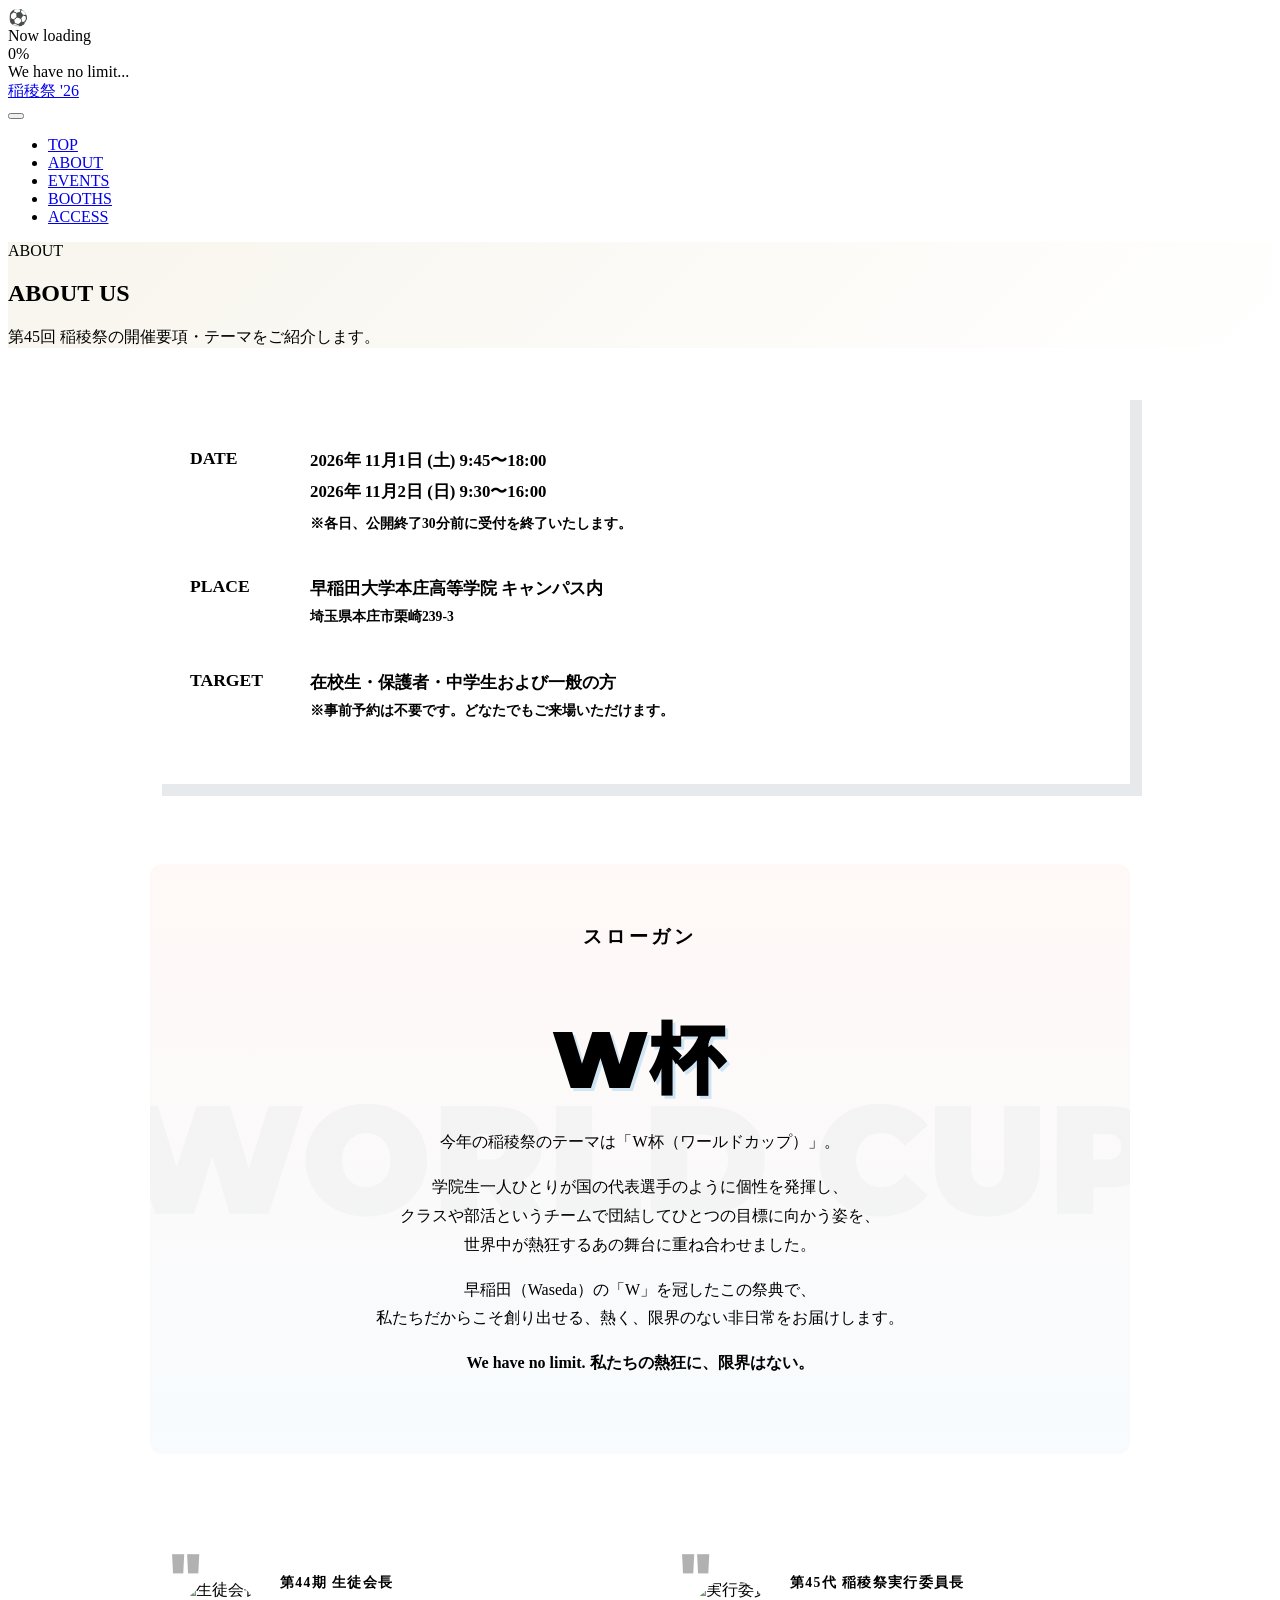
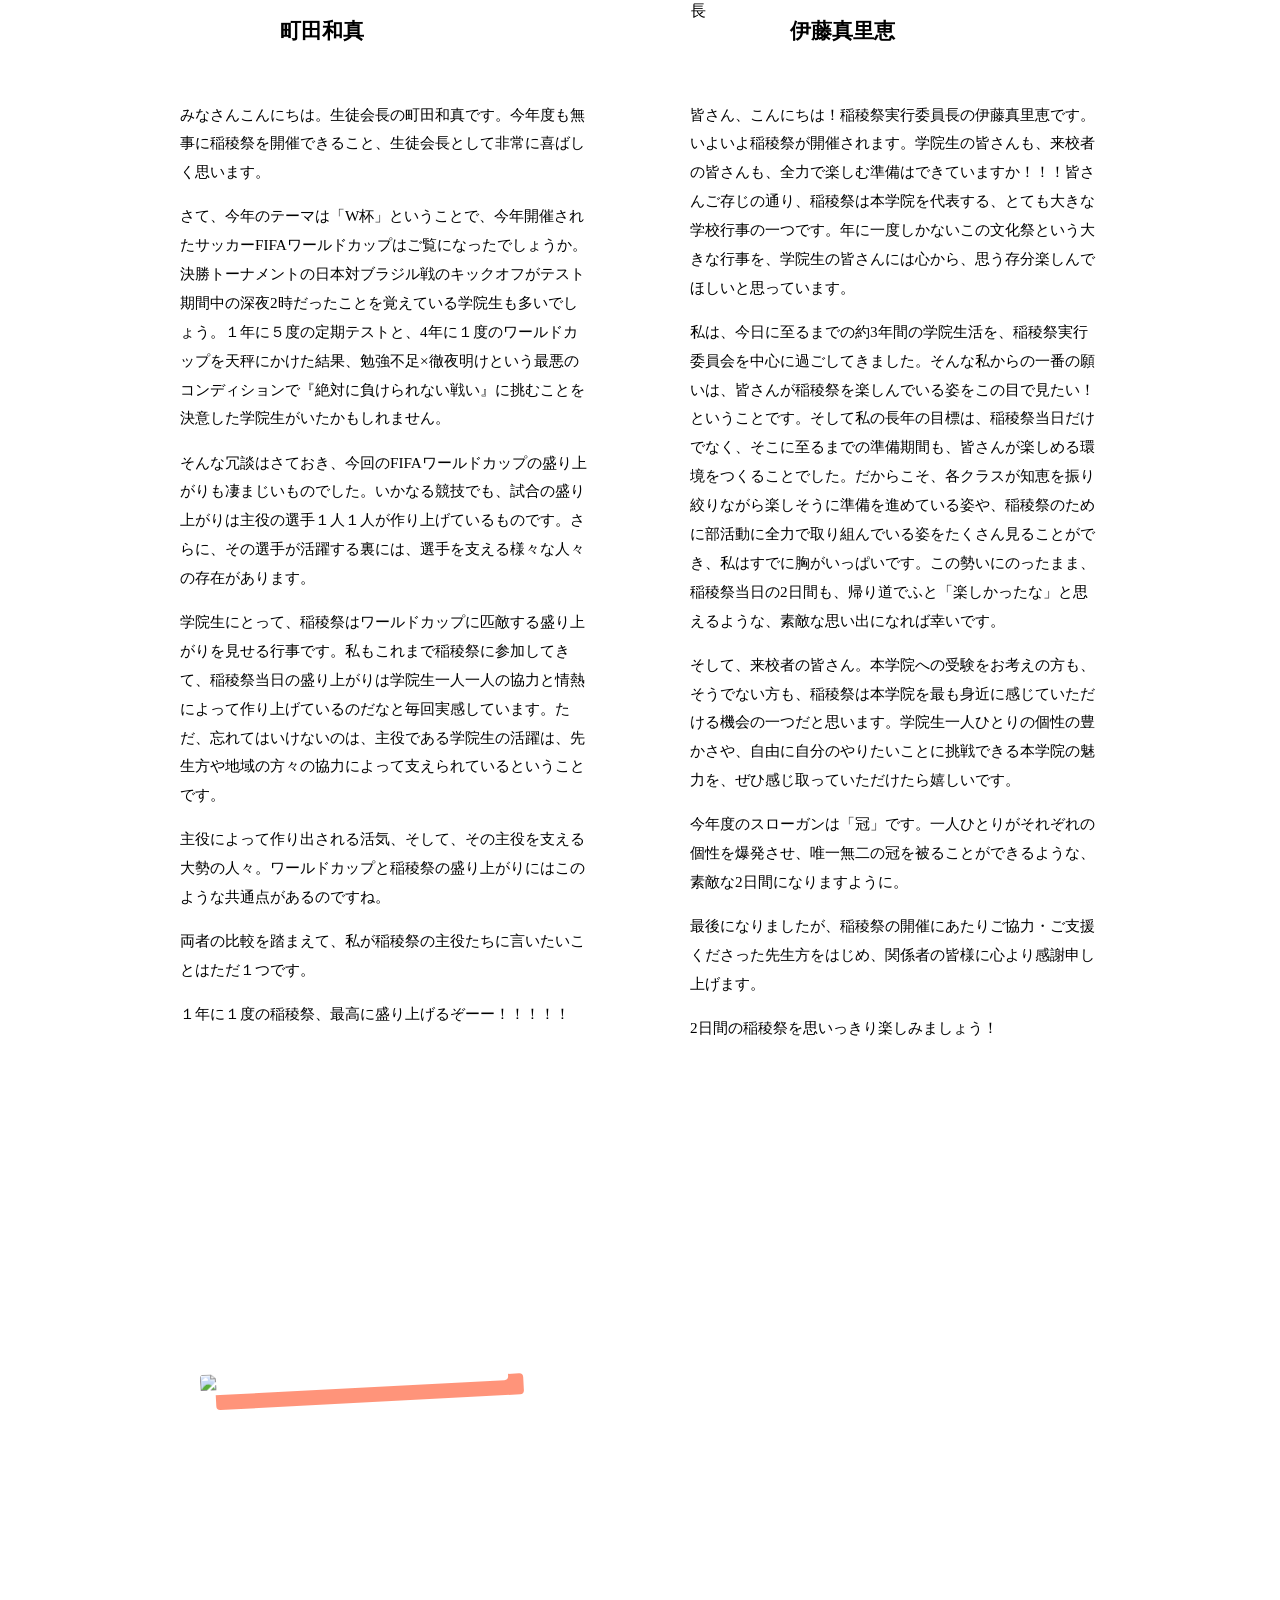
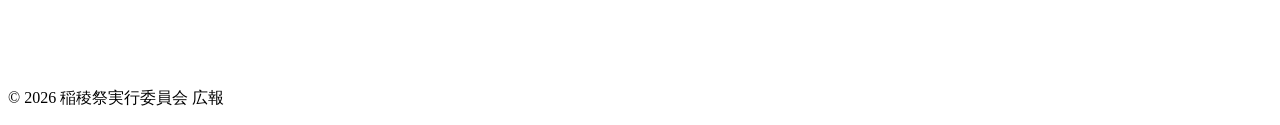
==== about.html @ 1ac08cd8 "Add files via upload" ====
<!DOCTYPE html>
<html lang="ja">
<head>
    <meta charset="UTF-8">
    <meta name="viewport" content="width=device-width, initial-scale=1.0">
    <title>開催要項 - 第45回 稲稜祭</title>
    <meta name="description" content="第45回稲稜祭の開催要項。今年のテーマ「W杯」に込めた想いや、生徒会長・実行委員長の挨拶、パンフレット情報などを掲載しています。">
    <meta name="keywords" content="稲稜祭, 早稲田大学本庄高等学院, 開催要項, W杯, 挨拶, パンフレット">

    <link rel="preconnect" href="https://fonts.googleapis.com">
    <link rel="preconnect" href="https://fonts.gstatic.com" crossorigin>
    <link href="https://fonts.googleapis.com/css2?family=Montserrat:wght@700;800;900&family=Noto+Sans+JP:wght@400;700;900&display=swap" rel="stylesheet">

    <link rel="stylesheet" href="css/style.css">
    <script src="js/script.js" defer></script>

    <!-- about.html 専用の追加スタイル（ここだけのデザイン用） -->
    <style>
        /* ページ固有の装飾 */
        .about-top {
            background-image: linear-gradient(135deg, rgba(247, 244, 235, 0.9), rgba(255, 255, 255, 0.4)), url('images/bg.png');
        }

        .about-main {
            max-width: 980px;
            margin: 0 auto;
            padding: 40px 24px 80px;
        }

        /* 開催概要ブロック */
        .info-card {
            background: rgba(255, 255, 255, 0.8);
            border: 2px solid var(--text);
            padding: 40px;
            position: relative;
            margin-bottom: 80px;
            box-shadow: 12px 12px 0 rgba(23, 50, 79, 0.1);
        }
        .info-card::before {
            content: 'INFORMATION';
            position: absolute;
            top: -18px;
            left: 30px;
            background: var(--accent);
            color: white;
            font-family: 'Montserrat', sans-serif;
            font-weight: 900;
            padding: 4px 16px;
            letter-spacing: 0.1em;
            font-size: 1.1rem;
        }
        .info-list {
            list-style: none;
            padding: 0;
            margin: 0;
        }
        .info-list li {
            display: flex;
            border-bottom: 1px solid var(--border);
            padding: 20px 0;
        }
        .info-list li:last-child {
            border-bottom: none;
        }
        .info-term {
            width: 120px;
            font-weight: 900;
            color: var(--accent2);
            font-size: 1.1rem;
            flex-shrink: 0;
        }
        .info-desc {
            flex: 1;
            font-size: 1.05rem;
            font-weight: 700;
            line-height: 1.6;
        }
        .info-desc span.date {
            display: inline-block;
            margin-bottom: 4px;
        }

        /* テーマセクション */
        .theme-section {
            text-align: center;
            margin-bottom: 80px;
            padding: 60px 20px;
            background: linear-gradient(to bottom, rgba(255,122,89,0.05), rgba(106,183,232,0.05));
            border-radius: 12px;
            position: relative;
            overflow: hidden;
        }
        .theme-section::after {
            content: 'WORLD CUP';
            position: absolute;
            top: 50%;
            left: 50%;
            transform: translate(-50%, -50%);
            font-family: 'Montserrat', sans-serif;
            font-size: 12vw;
            font-weight: 900;
            color: rgba(23, 50, 79, 0.03);
            pointer-events: none;
            white-space: nowrap;
        }
        .slogan {
            font-size: 1.2rem;
            font-weight: 800;
            color: var(--accent);
            letter-spacing: 0.2em;
            margin-bottom: 10px;
            display: block;
        }
        .theme-title {
            font-family: 'Montserrat', 'Noto Sans JP', sans-serif;
            font-size: clamp(3rem, 8vw, 5rem);
            font-weight: 900;
            color: var(--text);
            line-height: 1.1;
            margin-bottom: 24px;
            text-shadow: 3px 3px 0 rgba(106, 183, 232, 0.3);
        }
        .theme-text {
            font-size: 1rem;
            line-height: 1.8;
            color: var(--muted);
            max-width: 700px;
            margin: 0 auto;
        }

        /* 挨拶セクション */
        .greeting-section {
            display: grid;
            grid-template-columns: 1fr 1fr;
            gap: 40px;
            margin-bottom: 80px;
        }
        .message-box {
            background: rgba(255, 255, 255, 0.7);
            border: 1px solid var(--border);
            padding: 40px 30px;
            position: relative;
        }
        .message-box::before {
            content: '"';
            position: absolute;
            top: 10px;
            left: 20px;
            font-family: 'Montserrat', sans-serif;
            font-size: 4rem;
            font-weight: 900;
            color: var(--accent2);
            opacity: 0.3;
            line-height: 1;
        }
        /* ⬇️ ここから追加・変更 ⬇️ */
        .message-header {
            display: flex;
            align-items: center;
            gap: 20px;
            margin-bottom: 20px;
            padding-bottom: 15px;
            border-bottom: 2px dashed var(--border);
        }
        .message-face {
            width: 80px;
            height: 80px;
            border-radius: 50%;
            object-fit: cover;
            border: 2px solid var(--accent);
            flex-shrink: 0;
            background-color: var(--bg-alt);
        }
        .message-title-wrap {
            display: flex;
            flex-direction: column;
            justify-content: center;
        }
        .message-role {
            font-size: 0.85rem;
            font-weight: 800;
            color: var(--accent);
            letter-spacing: 0.1em;
            margin-bottom: 4px;
            display: block;
        }
        .message-name {
            font-size: 1.3rem;
            font-weight: 900;
            /* 下線と余白は header 側に移動したため、ここはこれだけになります */
        }
        /* ⬆️ ここまで ⬆️ */
        .message-text {
            font-size: 0.95rem;
            line-height: 1.9;
            color: var(--muted);
        }
        .message-text p {
            margin-bottom: 1em;
        }
        .message-text p:last-child {
            margin-bottom: 0;
        }

        /* パンフレットセクション */
        .pamphlet-section {
            display: flex;
            align-items: center;
            gap: 50px;
            background: var(--text);
            color: white;
            padding: 50px;
            border-radius: 12px;
        }
        .pamphlet-img {
            flex: 0 0 35%;
            position: relative;
        }
        .pamphlet-img img {
            width: 100%;
            height: auto;
            border-radius: 4px;
            box-shadow: 15px 15px 0 rgba(255, 122, 89, 0.8);
            transform: rotate(-3deg);
            transition: transform 0.3s ease;
        }
        .pamphlet-img:hover img {
            transform: rotate(0deg) scale(1.02);
        }
        .pamphlet-content {
            flex: 1;
        }
        .pamphlet-label {
            display: inline-block;
            background: var(--accent);
            color: white;
            font-weight: 800;
            font-size: 0.8rem;
            padding: 4px 12px;
            margin-bottom: 16px;
            letter-spacing: 0.1em;
        }
        .pamphlet-title {
            font-size: 1.8rem;
            font-weight: 900;
            margin-bottom: 20px;
            line-height: 1.3;
        }
        .pamphlet-text {
            font-size: 0.95rem;
            line-height: 1.8;
            color: rgba(255, 255, 255, 0.8);
            margin-bottom: 30px;
        }
        .btn-pamphlet {
            display: inline-flex;
            align-items: center;
            gap: 10px;
            background: white;
            color: var(--text);
            padding: 12px 30px;
            text-decoration: none;
            font-weight: 800;
            transition: 0.2s;
        }
        .btn-pamphlet:hover {
            background: var(--accent2);
            color: white;
        }

        /* スマホ用調整 */
        @media (max-width: 768px) {
            .info-card { padding: 30px 20px; }
            .info-list li { flex-direction: column; gap: 8px; }
            .greeting-section { grid-template-columns: 1fr; gap: 30px; }
            .pamphlet-section { flex-direction: column; padding: 40px 24px; gap: 30px; }
            .pamphlet-img { flex: none; width: 80%; margin: 0 auto; }
        }
    </style>
</head>
<body>
    <div class="grid-bg"></div>

    <!-- ローディング -->
    <div id="loading">
        <span class="loading-ball">⚽</span>
        <div class="loading-text">Now loading</div>
        <div class="loading-percent" aria-live="polite">0%</div>
        <div class="loading-bar-wrap">
            <div class="loading-bar"></div>
        </div>
        <div class="loading-final">We have no limit...</div>
    </div>

    <!-- ヘッダー -->
    <header class="header">
        <div class="logo">
            <a href="index.html">稲稜祭 <span>'26</span></a>
        </div>
        <button class="hamburger" id="js-hamburger" aria-label="メニューを開く">
            <span></span>
            <span></span>
            <span></span>
        </button>
        <nav class="nav" id="js-nav">
            <ul>
                <li><a href="index.html">TOP</a></li>
                <li><a href="about.html" class="is-current">ABOUT</a></li>
                <li><a href="event.html">EVENTS</a></li>
                <li><a href="booth.html">BOOTHS</a></li>
                <li><a href="access.html">ACCESS</a></li>
            </ul>
        </nav>
    </header>

    <main>
        <!-- ヒーロー -->
        <section class="top about-top">
            <div class="top-content">
                <div class="top-theme"><span>ABOUT</span></div>
                <h1 class="heading-hero js-split-text text-shadow-solid">ABOUT US</h1>
                <p class="fs-desc js-split-text" style="margin: 0 auto;">第45回 稲稜祭の開催要項・テーマをご紹介します。</p>
            </div>
        </section>

        <div class="about-main">

            <!-- 開催要項 -->
            <section class="info-card anim-fade-up">
                <ul class="info-list">
                    <li>
                        <div class="info-term">DATE</div>
                        <div class="info-desc">
                            <span class="date">2026年 11月1日 (土) 9:45〜18:00</span><br>
                            <span class="date">2026年 11月2日 (日) 9:30〜16:00</span><br>
                            <span style="font-size: 0.85rem; color: var(--muted);">※各日、公開終了30分前に受付を終了いたします。</span>
                        </div>
                    </li>
                    <li>
                        <div class="info-term">PLACE</div>
                        <div class="info-desc">
                            早稲田大学本庄高等学院 キャンパス内<br>
                            <span style="font-size: 0.85rem; color: var(--muted);">埼玉県本庄市栗崎239-3</span>
                        </div>
                    </li>
                    <li>
                        <div class="info-term">TARGET</div>
                        <div class="info-desc">
                            在校生・保護者・中学生および一般の方<br>
                            <span style="font-size: 0.85rem; color: var(--muted);">※事前予約は不要です。どなたでもご来場いただけます。</span>
                        </div>
                    </li>
                </ul>
            </section>

            <!-- テーマ -->
            <section class="theme-section anim-fade-up">
                <span class="slogan">スローガン</span>
                <h2 class="theme-title">W杯</h2>
                <div class="theme-text">
                    <p>今年の稲稜祭のテーマは「W杯（ワールドカップ）」。</p>
                    <p>学院生一人ひとりが国の代表選手のように個性を発揮し、<br class="pc-only">クラスや部活というチームで団結してひとつの目標に向かう姿を、<br class="pc-only">世界中が熱狂するあの舞台に重ね合わせました。</p>
                    <p>早稲田（Waseda）の「W」を冠したこの祭典で、<br class="pc-only">私たちだからこそ創り出せる、熱く、限界のない非日常をお届けします。</p>
                    <p style="margin-top: 15px; font-weight: bold; color: var(--text);">We have no limit. 私たちの熱狂に、限界はない。</p>
                </div>
            </section>

            <!-- 挨拶 -->
            <!-- 挨拶 -->
            <section class="greeting-section">
                <!-- 生徒会長の挨拶 -->
                <div class="message-box anim-fade-up">
                    <div class="message-header">
                        <!-- srcのパスを実際の写真に差し替えてください -->
                        <img src="https://placehold.jp/150x150.png?text=Photo" alt="生徒会長" class="message-face">
                        <div class="message-title-wrap">
                            <span class="message-role">第44期 生徒会長</span>
                            <h3 class="message-name">町田和真</h3>
                        </div>
                    </div>
                    <div class="message-text">
                        <p>みなさんこんにちは。生徒会長の町田和真です。今年度も無事に稲稜祭を開催できること、生徒会長として非常に喜ばしく思います。</p>
                        <p>さて、今年のテーマは「W杯」ということで、今年開催されたサッカーFIFAワールドカップはご覧になったでしょうか。決勝トーナメントの日本対ブラジル戦のキックオフがテスト期間中の深夜2時だったことを覚えている学院生も多いでしょう。１年に５度の定期テストと、4年に１度のワールドカップを天秤にかけた結果、勉強不足×徹夜明けという最悪のコンディションで『絶対に負けられない戦い』に挑むことを決意した学院生がいたかもしれません。</p>
                        <p>そんな冗談はさておき、今回のFIFAワールドカップの盛り上がりも凄まじいものでした。いかなる競技でも、試合の盛り上がりは主役の選手１人１人が作り上げているものです。さらに、その選手が活躍する裏には、選手を支える様々な人々の存在があります。</p>
                        <p>学院生にとって、稲稜祭はワールドカップに匹敵する盛り上がりを見せる行事です。私もこれまで稲稜祭に参加してきて、稲稜祭当日の盛り上がりは学院生一人一人の協力と情熱によって作り上げているのだなと毎回実感しています。ただ、忘れてはいけないのは、主役である学院生の活躍は、先生方や地域の方々の協力によって支えられているということです。</p>
                        <p>主役によって作り出される活気、そして、その主役を支える大勢の人々。ワールドカップと稲稜祭の盛り上がりにはこのような共通点があるのですね。</p>
                        <p>両者の比較を踏まえて、私が稲稜祭の主役たちに言いたいことはただ１つです。</p>
                        <p>１年に１度の稲稜祭、最高に盛り上げるぞーー！！！！！</p>
                    </div>
                </div>

                <!-- 実行委員長の挨拶 -->
                <div class="message-box anim-fade-up" style="transition-delay: 0.1s;">
                    <div class="message-header">
                        <!-- srcのパスを実際の写真に差し替えてください -->
                        <img src="images/2.jpg" alt="実行委員長" class="message-face">
                        <div class="message-title-wrap">
                            <span class="message-role">第45代 稲稜祭実行委員長</span>
                            <h3 class="message-name">伊藤真里恵</h3>
                        </div>
                    </div>
                    <div class="message-text">
                        <p>皆さん、こんにちは！稲稜祭実行委員長の伊藤真里恵です。いよいよ稲稜祭が開催されます。学院生の皆さんも、来校者の皆さんも、全力で楽しむ準備はできていますか！！！皆さんご存じの通り、稲稜祭は本学院を代表する、とても大きな学校行事の一つです。年に一度しかないこの文化祭という大きな行事を、学院生の皆さんには心から、思う存分楽しんでほしいと思っています。</p>
                        <p>私は、今日に至るまでの約3年間の学院生活を、稲稜祭実行委員会を中心に過ごしてきました。そんな私からの一番の願いは、皆さんが稲稜祭を楽しんでいる姿をこの目で見たい！ということです。そして私の長年の目標は、稲稜祭当日だけでなく、そこに至るまでの準備期間も、皆さんが楽しめる環境をつくることでした。だからこそ、各クラスが知恵を振り絞りながら楽しそうに準備を進めている姿や、稲稜祭のために部活動に全力で取り組んでいる姿をたくさん見ることができ、私はすでに胸がいっぱいです。この勢いにのったまま、稲稜祭当日の2日間も、帰り道でふと「楽しかったな」と思えるような、素敵な思い出になれば幸いです。</p>
                        <p>そして、来校者の皆さん。本学院への受験をお考えの方も、そうでない方も、稲稜祭は本学院を最も身近に感じていただける機会の一つだと思います。学院生一人ひとりの個性の豊かさや、自由に自分のやりたいことに挑戦できる本学院の魅力を、ぜひ感じ取っていただけたら嬉しいです。</p>
                        <p>今年度のスローガンは「冠」です。一人ひとりがそれぞれの個性を爆発させ、唯一無二の冠を被ることができるような、素敵な2日間になりますように。</p>
                        <p>最後になりましたが、稲稜祭の開催にあたりご協力・ご支援くださった先生方をはじめ、関係者の皆様に心より感謝申し上げます。</p>
                        <p>2日間の稲稜祭を思いっきり楽しみましょう！</p>
                    </div>
                </div>
            </section>

            <!-- パンフレット紹介 -->
            <section class="pamphlet-section anim-fade-up">
                <div class="pamphlet-img">
                    <!-- TODO: 実際のパンフレット表紙画像に差し替えてください -->
                    <img src="https://placehold.jp/17324f/ffffff/400x560.png?text=Pamphlet%0AIllustration" alt="第45回稲稜祭 パンフレット表紙イラスト">
                </div>
                <div class="pamphlet-content">
                    <span class="pamphlet-label">OFFICIAL PAMPHLET</span>
                    <h2 class="pamphlet-title">公式パンフレット配布中</h2>
                    <div class="pamphlet-text">
                        <p>今年のパンフレットは、テーマである「W杯」にちなみ、美術部の有志が手掛けた躍動感あふれるイラストが表紙を飾っています。</p>
                        <p>各クラス・団体の企画紹介はもちろん、構内マップやタイムテーブル、実行委員の裏話まで、稲稜祭を120%楽しむための情報が満載です。<br>当日、受付にて無料で配布しておりますので、ぜひお手に取って会場を巡ってください。</p>
                    </div>
                    <!-- （※PDF版などを載せる場合のボタン例） -->
                    <!-- <a href="#" class="btn-pamphlet">
                        <svg viewBox="0 0 24 24" fill="none" stroke="currentColor" stroke-width="2" width="20" height="20"><path d="M21 15v4a2 2 0 0 1-2 2H5a2 2 0 0 1-2-2v-4"/><polyline points="7 10 12 15 17 10"/><line x1="12" y1="15" x2="12" y2="3"/></svg>
                        PDF版を見る (XXMB)
                    </a> -->
                </div>
            </section>

        </div><!-- /about-main -->
    </main>

    <footer class="footer">
        <p>&copy; 2026 稲稜祭実行委員会 広報</p>
    </footer>
</body>
</html>
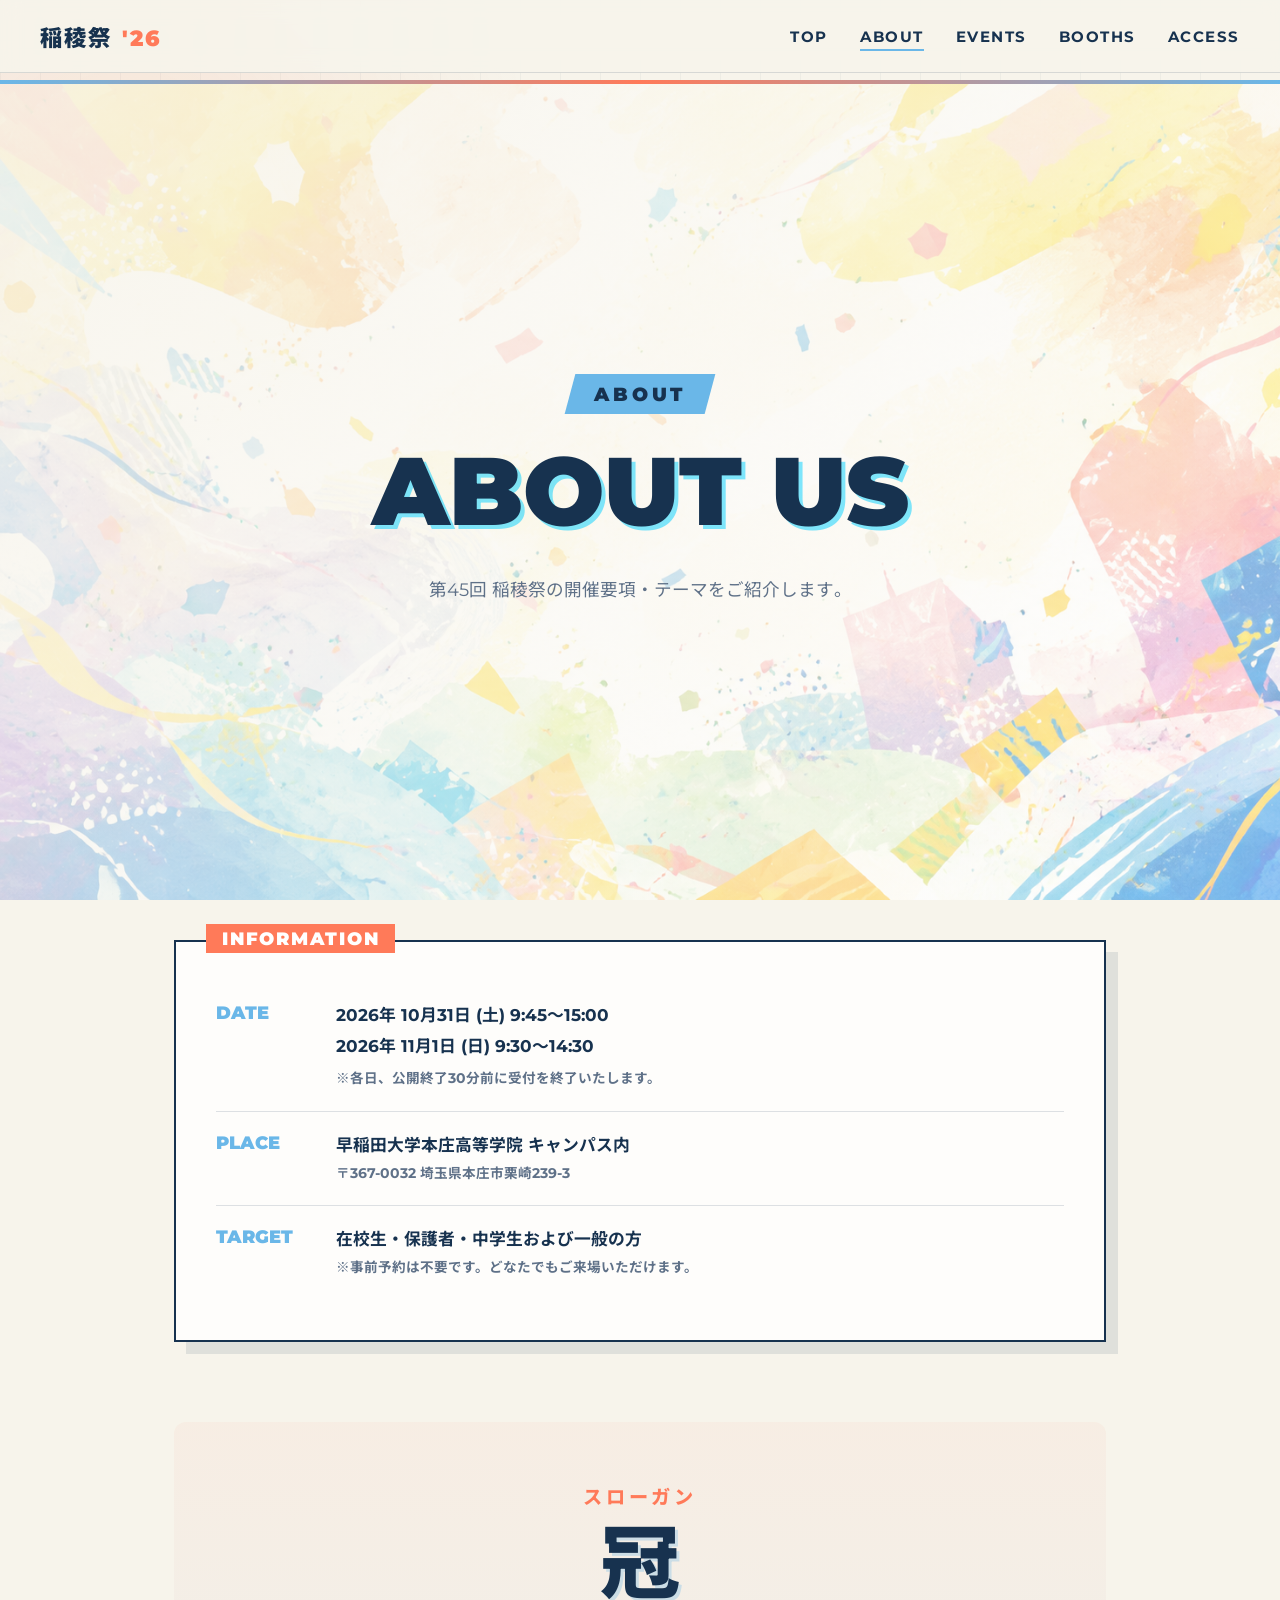
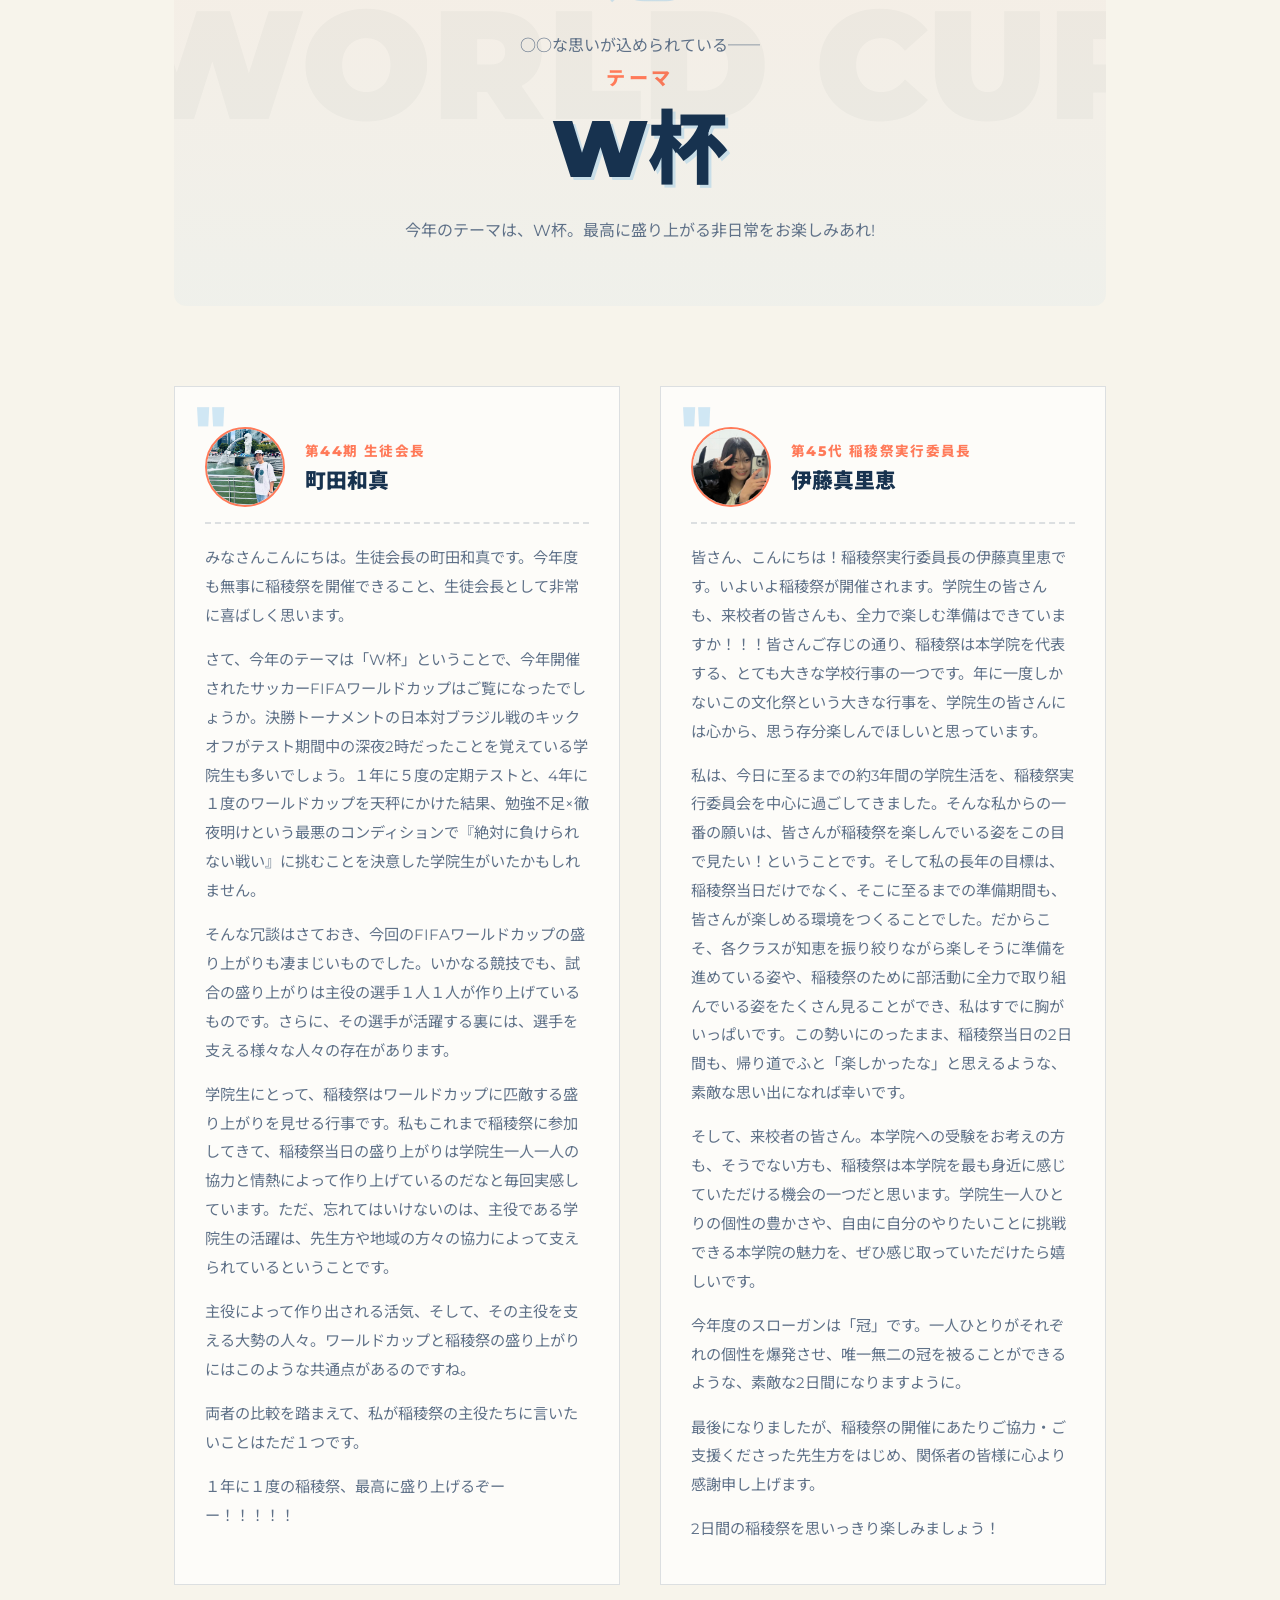
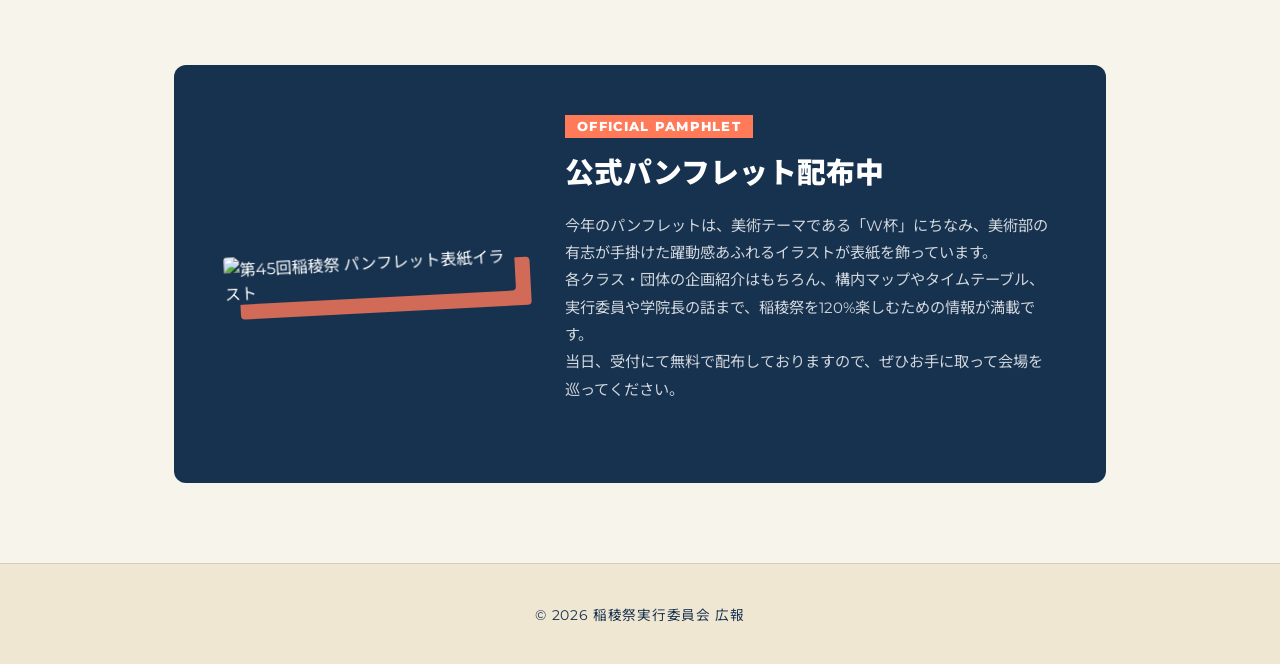
==== commit 4494fdb6: "about.html" ====
--- a/about.html
+++ b/about.html
@@ -331,8 +331,8 @@
                     <li>
                         <div class="info-term">DATE</div>
                         <div class="info-desc">
-                            <span class="date">2026年 11月1日 (土) 9:45〜18:00</span><br>
-                            <span class="date">2026年 11月2日 (日) 9:30〜16:00</span><br>
+                            <span class="date">2026年 10月31日 (土) 9:45〜15:00</span><br>
+                            <span class="date">2026年 11月1日 (日) 9:30〜14:30</span><br>
                             <span style="font-size: 0.85rem; color: var(--muted);">※各日、公開終了30分前に受付を終了いたします。</span>
                         </div>
                     </li>
@@ -340,7 +340,7 @@
                         <div class="info-term">PLACE</div>
                         <div class="info-desc">
                             早稲田大学本庄高等学院 キャンパス内<br>
-                            <span style="font-size: 0.85rem; color: var(--muted);">埼玉県本庄市栗崎239-3</span>
+                            <span style="font-size: 0.85rem; color: var(--muted);">〒367-0032 埼玉県本庄市栗崎239-3</span>
                         </div>
                     </li>
                     <li>
@@ -356,12 +356,12 @@
             <!-- テーマ -->
             <section class="theme-section anim-fade-up">
                 <span class="slogan">スローガン</span>
+                <h2 class="theme-title">冠</h2>
+                <div class="theme-text">
+                    <p>○○な思いが込められている──</p>
+                <span class="slogan">テーマ</span>
                 <h2 class="theme-title">W杯</h2>
-                <div class="theme-text">
-                    <p>今年の稲稜祭のテーマは「W杯（ワールドカップ）」。</p>
-                    <p>学院生一人ひとりが国の代表選手のように個性を発揮し、<br class="pc-only">クラスや部活というチームで団結してひとつの目標に向かう姿を、<br class="pc-only">世界中が熱狂するあの舞台に重ね合わせました。</p>
-                    <p>早稲田（Waseda）の「W」を冠したこの祭典で、<br class="pc-only">私たちだからこそ創り出せる、熱く、限界のない非日常をお届けします。</p>
-                    <p style="margin-top: 15px; font-weight: bold; color: var(--text);">We have no limit. 私たちの熱狂に、限界はない。</p>
+                    <p>今年のテーマは、W杯。最高に盛り上がる非日常をお楽しみあれ!</p>
                 </div>
             </section>
 
@@ -372,7 +372,7 @@
                 <div class="message-box anim-fade-up">
                     <div class="message-header">
                         <!-- srcのパスを実際の写真に差し替えてください -->
-                        <img src="https://placehold.jp/150x150.png?text=Photo" alt="生徒会長" class="message-face">
+                        <img src="images/1.jpg" alt="生徒会長" class="message-face">
                         <div class="message-title-wrap">
                             <span class="message-role">第44期 生徒会長</span>
                             <h3 class="message-name">町田和真</h3>
@@ -414,14 +414,14 @@
             <section class="pamphlet-section anim-fade-up">
                 <div class="pamphlet-img">
                     <!-- TODO: 実際のパンフレット表紙画像に差し替えてください -->
-                    <img src="https://placehold.jp/17324f/ffffff/400x560.png?text=Pamphlet%0AIllustration" alt="第45回稲稜祭 パンフレット表紙イラスト">
+                    <img src="images/pan.png" alt="第45回稲稜祭 パンフレット表紙イラスト">
                 </div>
                 <div class="pamphlet-content">
                     <span class="pamphlet-label">OFFICIAL PAMPHLET</span>
                     <h2 class="pamphlet-title">公式パンフレット配布中</h2>
                     <div class="pamphlet-text">
-                        <p>今年のパンフレットは、テーマである「W杯」にちなみ、美術部の有志が手掛けた躍動感あふれるイラストが表紙を飾っています。</p>
-                        <p>各クラス・団体の企画紹介はもちろん、構内マップやタイムテーブル、実行委員の裏話まで、稲稜祭を120%楽しむための情報が満載です。<br>当日、受付にて無料で配布しておりますので、ぜひお手に取って会場を巡ってください。</p>
+                        <p>今年のパンフレットは、美術テーマである「W杯」にちなみ、美術部の有志が手掛けた躍動感あふれるイラストが表紙を飾っています。</p>
+                        <p>各クラス・団体の企画紹介はもちろん、構内マップやタイムテーブル、実行委員や学院長の話まで、稲稜祭を120%楽しむための情報が満載です。<br>当日、受付にて無料で配布しておりますので、ぜひお手に取って会場を巡ってください。</p>
                     </div>
                     <!-- （※PDF版などを載せる場合のボタン例） -->
                     <!-- <a href="#" class="btn-pamphlet">
--- a/css/style.css
+++ b/css/style.css
@@ -0,0 +1,1911 @@
+@charset "UTF-8";
+
+:root {
+    --bg: #f7f4eb;
+    --bg-alt: #f0e7d3;
+    --text: #17324f;
+    --muted: #5f7188;
+    --accent: #ff7a59;
+    --accent2: #6ab7e8;
+    --border: rgba(23, 50, 79, 0.14);
+}
+
+* {
+    box-sizing: border-box;
+    margin: 0;
+    padding: 0;
+}
+
+html {
+    scroll-behavior: smooth;
+}
+
+body {
+    font-family: 'Montserrat', 'Noto Sans JP', sans-serif;
+    background-color: var(--bg);
+    color: var(--text);
+    min-height: 100vh;
+    overflow-x: hidden;
+}
+
+body::before {
+    content: '';
+    position: fixed;
+    inset: 0;
+    background:
+        radial-gradient(circle at 10% 20%, rgba(255, 122, 89, 0.12), transparent 30%),
+        radial-gradient(circle at 90% 80%, rgba(106, 183, 232, 0.14), transparent 30%);
+    z-index: -2;
+    animation: pulseBg 10s infinite alternate linear;
+}
+
+.grid-bg {
+    position: fixed;
+    inset: 0;
+    background-image: 
+        linear-gradient(var(--border) 1px, transparent 1px),
+        linear-gradient(90deg, var(--border) 1px, transparent 1px);
+    background-size: 40px 40px;
+    z-index: -3;
+    opacity: 0.3;
+}
+
+@keyframes pulseBg {
+    0% { transform: scale(1); }
+    100% { transform: scale(1.1); }
+}
+
+button, a {
+    font: inherit;
+}
+
+/* ============================================================
+   Loading
+   ============================================================ */
+#loading {
+    position: fixed;
+    inset: 0;
+    background:
+        radial-gradient(circle at 18% 20%, rgba(255, 122, 89, 0.22), transparent 22%),
+        radial-gradient(circle at 82% 78%, rgba(106, 183, 232, 0.24), transparent 24%),
+        linear-gradient(135deg, #fdf7ea 0%, #f0e3c7 100%);
+    z-index: 9999;
+    display: flex;
+    flex-direction: column;
+    justify-content: center;
+    align-items: center;
+    transition: opacity 0.6s ease, visibility 0.6s ease, filter 0.2s ease;
+    overflow: hidden;
+    padding: 24px;
+}
+
+#loading::before,
+#loading::after {
+    content: '';
+    position: absolute;
+    inset: 0;
+    pointer-events: none;
+    opacity: 0;
+    transform: translateX(-100%);
+}
+
+#loading::before {
+    background: linear-gradient(120deg, transparent 0%, rgba(255,255,255,0.35) 20%, transparent 40%, rgba(255,122,89,0.20) 60%, transparent 80%);
+}
+
+#loading::after {
+    background: linear-gradient(90deg, transparent 0%, rgba(23, 50, 79, 0.16) 45%, transparent 55%, rgba(255, 122, 89, 0.16) 100%);
+}
+
+#loading.is-hidden {
+    opacity: 0;
+    visibility: hidden;
+}
+
+/* サッカーボール */
+.loading-ball {
+    font-size: 4rem;
+    line-height: 1;
+    display: block;
+    margin-bottom: 24px;
+    filter: drop-shadow(0 8px 4px rgba(0,0,0,0.16));
+}
+
+.loading-ball.is-rolling {
+    animation: ballBounce 0.8s ease-in-out infinite alternate;
+}
+
+@keyframes ballBounce {
+    0% { transform: translateY(0) rotate(-10deg) scale(1); }
+    100% { transform: translateY(-18px) rotate(10deg) scale(1.08); }
+}
+
+.loading-text {
+    font-size: 1.75rem;
+    font-weight: 900;
+    letter-spacing: 0.2em;
+    text-transform: uppercase;
+    background: linear-gradient(90deg, var(--accent), var(--accent2));
+    -webkit-background-clip: text;
+    -webkit-text-fill-color: transparent;
+    margin-bottom: 12px;
+    animation: blink 1.5s infinite;
+}
+
+.loading-percent {
+    min-height: 1.4em;
+    margin-bottom: 12px;
+    font-size: 1.05rem;
+    font-weight: 800;
+    letter-spacing: 0.2em;
+    color: var(--text);
+    font-variant-numeric: tabular-nums;
+}
+
+.loading-bar-wrap {
+    width: min(80vw, 320px);
+    height: 6px;
+    background: rgba(23, 50, 79, 0.12);
+    position: relative;
+    overflow: visible;
+    border-radius: 999px;
+    box-shadow: inset 0 0 0 1px rgba(23, 50, 79, 0.1);
+}
+
+.loading-bar {
+    position: absolute;
+    top: 0;
+    left: 0;
+    bottom: 0;
+    background: linear-gradient(90deg, var(--accent2), var(--accent));
+    width: 0%;
+    border-radius: 999px;
+    box-shadow: 0 0 16px rgba(106, 183, 232, 0.25);
+    transition: width 0.12s linear, background 0.2s ease;
+}
+
+.loading-final {
+    margin-top: 16px;
+    font-size: 1.05rem;
+    font-weight: 800;
+    letter-spacing: 0.18em;
+    text-transform: uppercase;
+    color: var(--text);
+    opacity: 0;
+    transform: translateY(12px);
+    transition: opacity 0.3s ease, transform 0.3s ease;
+}
+
+#loading.is-final .loading-final {
+    opacity: 1;
+    transform: translateY(0);
+}
+
+@keyframes blink {
+    0%, 100% { opacity: 1; }
+    50% { opacity: 0.3; }
+}
+
+/* ============================================================
+   Header
+   ============================================================ */
+.header {
+    display: flex;
+    justify-content: space-between;
+    align-items: center;
+    padding: 20px 40px;
+    position: fixed;
+    top: 0;
+    left: 0;
+    width: 100%;
+    background: rgba(247, 244, 235, 0.9);
+    backdrop-filter: blur(10px);
+    border-bottom: 1px solid var(--border);
+    z-index: 100;
+}
+
+.logo a {
+    color: var(--text);
+    text-decoration: none;
+    font-size: 1.4rem;
+    font-weight: 900;
+    letter-spacing: 0.1em;
+    text-transform: uppercase;
+}
+
+.logo a span {
+    color: var(--accent);
+}
+
+.nav {
+    display: flex;
+    align-items: center;
+}
+
+.nav ul {
+    display: flex;
+    gap: 32px;
+    list-style: none;
+}
+
+.nav a {
+    color: var(--text);
+    text-decoration: none;
+    font-weight: 700;
+    font-size: 0.95rem;
+    text-transform: uppercase;
+    letter-spacing: 0.1em;
+    position: relative;
+    padding: 5px 0;
+}
+
+.nav a::after {
+    content: '';
+    position: absolute;
+    bottom: 0;
+    left: 0;
+    width: 0%;
+    height: 2px;
+    background: var(--accent2);
+    transition: width 0.3s ease;
+}
+
+.nav a:hover::after,
+.nav a.is-current::after {
+    width: 100%;
+}
+
+.hamburger {
+    display: none;
+    position: relative;
+    width: 44px;
+    height: 44px;
+    border: 1px solid var(--border);
+    background: transparent;
+    cursor: pointer;
+    z-index: 110;
+}
+
+.hamburger span {
+    display: block;
+    position: absolute;
+    left: 10px;
+    width: 22px;
+    height: 2px;
+    background: var(--text);
+    transition: 0.3s ease;
+}
+
+.hamburger span:nth-child(1) { top: 14px; }
+.hamburger span:nth-child(2) { top: 20px; }
+.hamburger span:nth-child(3) { top: 26px; }
+
+@media (max-width: 768px) {
+    .header {
+        padding: 15px 20px;
+    }
+    .hamburger {
+        display: block;
+    }
+    .nav {
+        position: fixed;
+        top: 0;
+        left: 0;
+        width: 100%;
+        height: 100vh;
+        background: var(--bg);
+        flex-direction: column;
+        justify-content: center;
+        opacity: 0;
+        visibility: hidden;
+        transition: 0.4s ease;
+        z-index: 100;
+    }
+    .nav.is-active {
+        opacity: 1;
+        visibility: visible;
+    }
+    .nav ul {
+        flex-direction: column;
+        align-items: center;
+        gap: 40px;
+    }
+    .nav a {
+        font-size: 1.5rem;
+    }
+    .hamburger.is-active {
+        background: var(--accent);
+        border-color: var(--accent);
+    }
+    .hamburger.is-active span {
+        background: #fff;
+    }
+    .hamburger.is-active span:nth-child(1) {
+        transform: translateY(6px) rotate(45deg);
+    }
+    .hamburger.is-active span:nth-child(2) {
+        opacity: 0;
+    }
+    .hamburger.is-active span:nth-child(3) {
+        transform: translateY(-6px) rotate(-45deg);
+    }
+}
+
+/* ============================================================
+   Main / TOP Hero
+   ============================================================ */
+main {
+    padding-top: 80px;
+}
+
+.top {
+    min-height: calc(100vh - 80px);
+    display: flex;
+    align-items: center;
+    justify-content: center;
+    text-align: center;
+    padding: 40px 20px;
+    position: relative;
+    background-color: var(--bg);
+    background-image: url('../images/bg.png');
+    background-size: cover;
+    background-position: center;
+    background-repeat: no-repeat;
+    overflow: hidden;
+}
+
+/* 装飾ライン */
+.top::before {
+    content: '';
+    position: absolute;
+    top: 0; left: 0; right: 0;
+    height: 4px;
+    background: linear-gradient(90deg, var(--accent2), var(--accent), var(--accent2));
+    z-index: 3;
+}
+
+/* 浮遊するボール装飾 */
+.top-deco-ball {
+    position: absolute;
+    font-size: 5rem;
+    opacity: 0.06;
+    pointer-events: none;
+    z-index: 1;
+    animation: floatBall 6s ease-in-out infinite;
+}
+
+.top-deco-ball:nth-child(1) { top: 15%; left: 5%; animation-delay: 0s; font-size: 6rem; }
+.top-deco-ball:nth-child(2) { top: 60%; right: 6%; animation-delay: 2s; font-size: 4rem; }
+.top-deco-ball:nth-child(3) { bottom: 10%; left: 30%; animation-delay: 4s; font-size: 7rem; }
+
+@keyframes floatBall {
+    0%, 100% { transform: translateY(0) rotate(0deg); }
+    50% { transform: translateY(-20px) rotate(15deg); }
+}
+
+.top-content {
+    position: relative;
+    z-index: 2;
+}
+
+.top-theme {
+    display: inline-block;
+    font-size: 1.2rem;
+    font-weight: 900;
+    color: var(--text);
+    background: var(--accent2);
+    padding: 8px 24px;
+    margin-bottom: 24px;
+    text-transform: uppercase;
+    letter-spacing: 0.2em;
+    transform: skewX(-15deg);
+}
+
+.top-theme span {
+    display: inline-block;
+    transform: skewX(15deg);
+}
+
+.heading-hero {
+    font-size: clamp(3rem, 8vw, 6rem);
+    font-weight: 900;
+    line-height: 1.1;
+    margin-bottom: 30px;
+    text-transform: uppercase;
+}
+
+/* 一文字ずつアニメーション */
+.js-split-text span {
+    display: inline-block;
+    opacity: 0;
+    transform: translateY(20px) scale(0.9);
+    transition: opacity 0.5s cubic-bezier(0.2, 0, 0, 1), transform 0.5s cubic-bezier(0.2, 0, 0, 1);
+}
+
+.js-split-text.is-animated span {
+    opacity: 1;
+    transform: translateY(0) scale(1);
+}
+
+/* TOP の日付バッジ */
+.top-date-badge {
+    display: inline-flex;
+    align-items: center;
+    gap: 12px;
+    background: rgba(23, 50, 79, 0.06);
+    border: 1px solid var(--border);
+    padding: 10px 22px;
+    margin-bottom: 32px;
+    font-size: 0.9rem;
+    font-weight: 700;
+    letter-spacing: 0.1em;
+}
+
+.top-date-badge .badge-dot {
+    width: 8px;
+    height: 8px;
+    background: var(--accent);
+    border-radius: 50%;
+    animation: pulse 1.5s infinite;
+}
+
+@keyframes pulse {
+    0%, 100% { opacity: 1; transform: scale(1); }
+    50% { opacity: 0.4; transform: scale(1.4); }
+}
+
+/* TOP のSNSリンク */
+.top-sns {
+    display: flex;
+    align-items: center;
+    justify-content: center;
+    gap: 12px;
+    margin-top: 28px;
+}
+
+.btn-insta {
+    display: inline-flex;
+    align-items: center;
+    gap: 8px;
+    padding: 10px 22px;
+    background: transparent;
+    border: 1px solid var(--border);
+    color: var(--muted);
+    text-decoration: none;
+    font-size: 0.85rem;
+    font-weight: 700;
+    letter-spacing: 0.08em;
+    transition: background 0.25s, color 0.25s, border-color 0.25s;
+}
+
+.btn-insta:hover {
+    background: var(--text);
+    color: var(--bg);
+    border-color: var(--text);
+}
+
+.btn-insta svg {
+    width: 16px;
+    height: 16px;
+    flex-shrink: 0;
+}
+
+/* ============================================================
+   Full-Width Sections (TOP page)
+   ============================================================ */
+.full-section {
+    display: flex;
+    min-height: 70vh;
+    border-top: 1px solid var(--border);
+    position: relative;
+}
+
+.full-section:nth-child(even) {
+    flex-direction: row-reverse;
+    background: var(--bg-alt);
+}
+
+.fs-image {
+    flex: 1;
+    background-size: cover;
+    background-position: center;
+    position: relative;
+    min-height: 400px;
+}
+
+.fs-image::after {
+    content: '';
+    position: absolute;
+    inset: 0;
+    background: linear-gradient(45deg, rgba(23, 50, 79, 0.12), rgba(255, 255, 255, 0.08));
+}
+
+.fs-content {
+    flex: 1;
+    display: flex;
+    flex-direction: column;
+    justify-content: center;
+    padding: 8vw 6vw;
+    position: relative;
+}
+
+.pattern-stripe {
+    position: absolute;
+    top: 0; left: 0; width: 100%; height: 100%;
+    background: repeating-linear-gradient(
+        -45deg,
+        transparent,
+        transparent 10px,
+        rgba(23, 50, 79, 0.04) 10px,
+        rgba(23, 50, 79, 0.04) 20px
+    );
+    pointer-events: none;
+}
+
+.fs-title {
+    font-size: clamp(2rem, 4vw, 3.5rem);
+    margin-bottom: 20px;
+    font-weight: 900;
+    position: relative;
+    display: inline-block;
+}
+
+.text-shadow-solid {
+    text-shadow: 4px 4px 0px rgba(0, 208, 255, 0.5);
+}
+.full-section:nth-child(even) .text-shadow-solid {
+    text-shadow: 4px 4px 0px rgba(255, 71, 51, 0.5);
+}
+
+.fs-desc {
+    font-size: 1.1rem;
+    line-height: 1.8;
+    color: var(--muted);
+    margin-bottom: 30px;
+    max-width: 500px;
+}
+
+.btn-solid {
+    display: inline-flex;
+    align-items: center;
+    justify-content: center;
+    padding: 16px 40px;
+    background: transparent;
+    color: var(--text);
+    text-decoration: none;
+    font-weight: 700;
+    letter-spacing: 0.1em;
+    border: 2px solid var(--text);
+    position: relative;
+    overflow: hidden;
+    align-self: flex-start;
+    transition: 0.3s;
+}
+
+.btn-solid::before {
+    content: '';
+    position: absolute;
+    top: 0; left: 0; width: 100%; height: 100%;
+    background: var(--text);
+    transform: translateX(-101%);
+    transition: 0.3s cubic-bezier(0.8, 0, 0.2, 1);
+    z-index: -1;
+}
+
+.btn-solid:hover {
+    color: var(--bg);
+}
+
+.btn-solid:hover::before {
+    transform: translateX(0);
+}
+
+.anim-fade-up {
+    opacity: 0;
+    transform: translateY(40px);
+    transition: opacity 0.8s ease, transform 0.8s cubic-bezier(0.2, 0, 0, 1);
+}
+
+.anim-fade-up.is-animated {
+    opacity: 1;
+    transform: translateY(0);
+}
+
+@media (max-width: 900px) {
+    .full-section, .full-section:nth-child(even) {
+        flex-direction: column;
+    }
+    .fs-image {
+        min-height: 300px;
+        width: 100%;
+    }
+    .fs-content {
+        padding: 60px 20px;
+    }
+}
+
+/* ============================================================
+   Booth Page
+   ============================================================ */
+.booth-top {
+    background-image: linear-gradient(135deg, rgba(247, 244, 235, 0.85), rgba(255, 255, 255, 0.3)), url('../images/bg.png');
+}
+
+/* 学年インジケーター（旧 floor-sticky-indicator） */
+.floor-sticky-indicator {
+    position: sticky;
+    top: 84px;
+    z-index: 40;
+    display: flex;
+    align-items: center;
+    gap: 16px;
+    max-width: 980px;
+    margin: 0 auto 24px;
+    padding: 14px 20px;
+    background: rgba(247, 244, 235, 0.97);
+    border: 1px solid var(--border);
+    box-shadow: 0 10px 25px rgba(23, 50, 79, 0.08);
+    backdrop-filter: blur(8px);
+    transition: transform 0.25s ease, opacity 0.25s ease;
+}
+
+.floor-sticky-indicator.is-switching {
+    transform: translateY(4px);
+    opacity: 0.85;
+}
+
+.floor-sticky-copy {
+    flex: 1;
+    min-width: 0;
+}
+
+.floor-sticky-label {
+    font-size: 0.72rem;
+    font-weight: 800;
+    letter-spacing: 0.22em;
+    text-transform: uppercase;
+    color: var(--accent);
+    margin-bottom: 2px;
+}
+
+.floor-sticky-copy h3 {
+    font-size: 1rem;
+    font-weight: 900;
+}
+
+/* 学年ナビゲーション */
+.floor-jump-links {
+    display: flex;
+    gap: 6px;
+    margin-left: auto;
+}
+
+.floor-jump-links a {
+    padding: 8px 14px;
+    background: transparent;
+    color: var(--text);
+    text-decoration: none;
+    font-size: 0.8rem;
+    font-weight: 700;
+    letter-spacing: 0.1em;
+    border: 1px solid var(--border);
+    transition: background 0.2s, color 0.2s, border-color 0.2s;
+}
+
+.floor-jump-links a:hover {
+    background: var(--text);
+    color: var(--bg);
+    border-color: var(--text);
+}
+
+/* フロアセクション */
+.floor-section {
+    max-width: 980px;
+    margin: 0 auto 36px;
+    padding: 28px 24px 36px;
+    background: rgba(255, 255, 255, 0.7);
+    border: 1px solid var(--border);
+    box-shadow: 0 16px 40px rgba(23, 50, 79, 0.06);
+    scroll-margin-top: 140px;
+}
+
+.floor-section-header {
+    display: flex;
+    align-items: center;
+    gap: 16px;
+    margin-bottom: 24px;
+}
+
+.floor-badge {
+    display: inline-flex;
+    align-items: center;
+    justify-content: center;
+    min-width: 58px;
+    height: 58px;
+    border-radius: 12px;
+    background: var(--text);
+    color: white;
+    font-weight: 900;
+    letter-spacing: 0.1em;
+    font-size: 1.1rem;
+}
+
+.floor-section-header h2 {
+    font-size: clamp(1.3rem, 2.3vw, 1.7rem);
+    margin-bottom: 6px;
+}
+
+.floor-section-header p {
+    color: var(--muted);
+}
+
+/* ブースグリッド */
+.booth-grid {
+    display: grid;
+    grid-template-columns: repeat(3, minmax(0, 1fr));
+    gap: 20px;
+}
+
+/* ブースカード（クリック可能） */
+.booth-card {
+    position: relative;
+    display: flex;
+    flex-direction: column;
+    padding: 0;
+    background: rgba(247, 244, 235, 0.9);
+    border: 1px solid var(--border);
+    overflow: hidden;
+    transition: transform 0.25s ease, box-shadow 0.25s ease;
+    cursor: pointer;
+}
+
+.booth-card:hover {
+    transform: translateY(-4px);
+    box-shadow: 0 12px 28px rgba(23, 50, 79, 0.12);
+}
+
+.booth-card:focus-visible {
+    outline: 2px solid var(--accent2);
+    outline-offset: 2px;
+}
+
+.booth-image-wrap {
+    width: 100%;
+    aspect-ratio: 1 / 1;
+    overflow: hidden;
+    background: var(--bg-alt);
+    border-bottom: 1px solid var(--border);
+    position: relative;
+}
+
+.booth-image-wrap img {
+    width: 100%;
+    height: 100%;
+    object-fit: cover;
+    display: block;
+    transition: transform 0.35s ease;
+}
+
+.booth-card:hover .booth-image-wrap img {
+    transform: scale(1.06);
+}
+
+/* タップヒント */
+.booth-image-wrap::after {
+    content: '詳細を見る';
+    position: absolute;
+    inset: 0;
+    background: rgba(23, 50, 79, 0.6);
+    color: white;
+    display: flex;
+    align-items: center;
+    justify-content: center;
+    font-size: 0.85rem;
+    font-weight: 700;
+    letter-spacing: 0.12em;
+    opacity: 0;
+    transition: opacity 0.25s ease;
+}
+
+.booth-card:hover .booth-image-wrap::after {
+    opacity: 1;
+}
+
+.booth-card-body {
+    flex: 1;
+    min-width: 0;
+    padding: 16px 18px 18px;
+    display: flex;
+    flex-direction: column;
+}
+
+.booth-meta {
+    display: flex;
+    align-items: center;
+    justify-content: space-between;
+    gap: 10px;
+    margin-bottom: 8px;
+}
+
+.booth-class {
+    font-size: 0.78rem;
+    font-weight: 800;
+    letter-spacing: 0.18em;
+    color: var(--accent);
+    text-transform: uppercase;
+}
+
+.booth-room {
+    font-size: 0.74rem;
+    font-weight: 700;
+    color: var(--muted);
+}
+
+.booth-card h3 {
+    font-size: 1rem;
+    margin-bottom: 6px;
+    font-weight: 900;
+}
+
+.booth-description {
+    font-size: 0.88rem;
+    line-height: 1.75;
+    color: var(--muted);
+    display: -webkit-box;
+    -webkit-line-clamp: 2;
+    -webkit-box-orient: vertical;
+    overflow: hidden;
+    margin-top: auto;
+}
+
+.favorite-toggle {
+    position: absolute;
+    top: 12px;
+    right: 12px;
+    width: 40px;
+    height: 40px;
+    border: 1px solid var(--border);
+    border-radius: 50%;
+    background: rgba(255, 255, 255, 0.92);
+    color: var(--muted);
+    display: flex;
+    align-items: center;
+    justify-content: center;
+    box-shadow: 0 8px 20px rgba(23, 50, 79, 0.13);
+    cursor: pointer;
+    z-index: 20;
+    transition: transform 0.2s ease, background 0.2s ease, color 0.2s ease, border-color 0.2s ease;
+}
+
+.favorite-toggle:hover {
+    transform: translateY(-2px);
+}
+
+.favorite-toggle.is-active {
+    background: var(--accent);
+    color: white;
+    border-color: var(--accent);
+}
+
+.favorite-toggle span {
+    font-size: 1.05rem;
+    line-height: 1;
+}
+
+.top {
+    position: relative;
+}
+
+.favorites-float {
+    position: fixed;
+    bottom: 30px;
+    right: 30px;
+    z-index: 100; /* ヘッダーと同じくらい前面に */
+}
+
+.header .favorites-float {
+    position: relative;
+    top: auto;
+    right: auto;
+    z-index: auto;
+}
+
+.nav-favorites-item {
+    display: flex;
+    align-items: center;
+}
+
+.favorites-trigger {
+    display: inline-flex;
+    align-items: center;
+    gap: 8px;
+    border: 2px solid var(--text);
+    background: white;
+    color: var(--text);
+    padding: 12px 24px;
+    border-radius: 50px;
+    font-size: 0.95rem;
+    font-weight: 900;
+    letter-spacing: 0.08em;
+    cursor: pointer;
+    box-shadow: 0 10px 25px rgba(23, 50, 79, 0.15);
+    transition: transform 0.2s ease, box-shadow 0.2s ease, background 0.2s ease, color 0.2s ease;
+}
+
+.favorites-trigger:hover {
+    transform: translateY(-4px);
+    box-shadow: 0 14px 30px rgba(23, 50, 79, 0.2);
+}
+
+.favorites-trigger.is-active {
+    background: var(--text);
+    color: white;
+    border-color: var(--text);
+}
+
+.favorites-trigger-icon {
+    font-size: 1.1rem;
+    line-height: 1;
+    color: var(--accent); 
+}
+.favorites-trigger.is-active .favorites-trigger-icon {
+    color: var(--accent);
+}
+
+.favorites-panel {
+    position: absolute;
+    bottom: calc(100% + 16px);
+    right: 0;
+    top: auto; /* 上書き: 上には開かないようにする */
+    width: min(90vw, 340px);
+    max-height: min(60vh, 420px);
+    overflow: hidden;
+    background: rgba(255, 255, 255, 0.98);
+    border: 1px solid var(--border);
+    border-radius: 12px;
+    box-shadow: 0 20px 40px rgba(23, 50, 79, 0.2);
+    padding: 20px;
+    transform-origin: bottom right;
+    animation: popupPanel 0.3s cubic-bezier(0.2, 0, 0, 1) forwards;
+}
+
+@keyframes popupPanel {
+    from { opacity: 0; transform: scale(0.95) translateY(10px); }
+    to { opacity: 1; transform: scale(1) translateY(0); }
+}
+
+.favorites-panel[hidden] {
+    display: none;
+}
+
+/* スマホ用の調整（右下の邪魔にならないようにアイコンだけの丸ボタンにする） */
+@media (max-width: 768px) {
+    .favorites-float {
+        top: auto; /* ここを追加して以前のtop指定を打ち消す */
+        bottom: 20px; /* 下からの位置を指定 */
+        right: 20px;
+    }
+    .favorites-trigger {
+        padding: 16px;
+        border-radius: 50%;
+        border-width: 2px;
+    }
+    .favorites-trigger-label {
+        display: none; /* スマホでは「FAVORITE」の文字を隠す */
+    }
+    .favorites-trigger-icon {
+        font-size: 1.4rem;
+    }
+    .favorites-panel {
+        width: calc(100vw - 40px); /* 画面幅いっぱいに広げる */
+        right: 0;
+    }
+}
+
+.favorites-panel[hidden] {
+    display: none;
+}
+
+.favorites-panel-header {
+    display: flex;
+    align-items: flex-start;
+    justify-content: space-between;
+    gap: 12px;
+    margin-bottom: 12px;
+}
+
+.favorites-eyebrow {
+    font-size: 0.72rem;
+    font-weight: 800;
+    letter-spacing: 0.2em;
+    color: var(--accent);
+    text-transform: uppercase;
+    margin-bottom: 4px;
+}
+
+.favorites-panel-header h2 {
+    font-size: 1rem;
+}
+
+.favorites-clear {
+    border: 1px solid var(--border);
+    background: transparent;
+    color: var(--text);
+    padding: 8px 10px;
+    font-size: 0.78rem;
+    font-weight: 700;
+    cursor: pointer;
+    white-space: nowrap;
+}
+
+.favorites-clear:hover {
+    border-color: var(--accent);
+    color: var(--accent);
+}
+
+.favorites-list {
+    display: grid;
+    gap: 10px;
+    max-height: 310px;
+    overflow-y: auto;
+}
+
+.favorites-item {
+    display: flex;
+    align-items: flex-start;
+    gap: 8px;
+    padding: 10px 10px;
+    background: rgba(247, 244, 235, 0.92);
+    border: 1px solid var(--border);
+}
+
+.favorites-item-link {
+    flex: 1;
+    border: none;
+    background: transparent;
+    padding: 0;
+    text-align: left;
+    cursor: pointer;
+    color: inherit;
+}
+
+.favorites-item-meta {
+    font-size: 0.68rem;
+    font-weight: 800;
+    letter-spacing: 0.16em;
+    color: var(--accent);
+    text-transform: uppercase;
+    margin-bottom: 4px;
+}
+
+.favorites-item h3 {
+    font-size: 0.89rem;
+    margin-bottom: 3px;
+    line-height: 1.4;
+}
+
+.favorites-item-sub {
+    font-size: 0.76rem;
+    color: var(--muted);
+    line-height: 1.5;
+}
+
+.favorites-item.is-targeted {
+    border-color: var(--accent);
+    box-shadow: inset 0 0 0 1px var(--accent);
+}
+
+.favorites-remove {
+    flex-shrink: 0;
+    border: none;
+    background: transparent;
+    color: var(--accent);
+    cursor: pointer;
+    font-size: 1rem;
+    line-height: 1;
+}
+
+.favorites-empty {
+    font-size: 0.9rem;
+    color: var(--muted);
+    padding: 8px 0;
+}
+
+.btn-modal-favorite {
+    display: inline-flex;
+    align-items: center;
+    justify-content: center;
+    gap: 6px;
+    padding: 10px 18px;
+    border: 1px solid var(--border);
+    background: var(--bg);
+    color: var(--text);
+    font-weight: 800;
+    cursor: pointer;
+}
+
+.btn-modal-favorite.is-active {
+    background: var(--accent);
+    color: white;
+    border-color: var(--accent);
+}
+
+/* ============================================================
+   Booth Modal
+   ============================================================ */
+.booth-modal {
+    position: fixed;
+    inset: 0;
+    z-index: 500;
+    display: flex;
+    align-items: center;
+    justify-content: center;
+    padding: 20px;
+    background: rgba(23, 50, 79, 0.55);
+    backdrop-filter: blur(6px);
+    opacity: 0;
+    visibility: hidden;
+    transition: opacity 0.3s ease, visibility 0.3s ease;
+}
+
+.booth-modal.is-open {
+    opacity: 1;
+    visibility: visible;
+}
+
+.booth-modal-inner {
+    background: var(--bg);
+    border: 1px solid var(--border);
+    max-width: 680px;
+    width: 100%;
+    max-height: 90vh;
+    overflow-y: auto;
+    display: flex;
+    flex-direction: column;
+    box-shadow: 0 30px 80px rgba(23, 50, 79, 0.2);
+    transform: translateY(20px);
+    transition: transform 0.3s cubic-bezier(0.2, 0, 0, 1);
+    position: relative;
+}
+
+.booth-modal.is-open .booth-modal-inner {
+    transform: translateY(0);
+}
+
+.modal-image-wrap {
+    width: 100%;
+    aspect-ratio: 16 / 9;
+    overflow: hidden;
+    background: var(--bg-alt);
+    flex-shrink: 0;
+}
+
+.modal-image-wrap img {
+    width: 100%;
+    height: 100%;
+    object-fit: cover;
+    display: block;
+}
+
+.modal-body {
+    padding: 28px 32px 32px;
+}
+
+.modal-meta {
+    display: flex;
+    align-items: center;
+    gap: 12px;
+    margin-bottom: 14px;
+}
+
+.modal-class-badge {
+    font-size: 0.8rem;
+    font-weight: 800;
+    letter-spacing: 0.2em;
+    color: white;
+    background: var(--accent);
+    padding: 4px 14px;
+    text-transform: uppercase;
+}
+
+.modal-room-badge {
+    font-size: 0.8rem;
+    font-weight: 700;
+    color: var(--muted);
+    border: 1px solid var(--border);
+    padding: 4px 12px;
+}
+
+.modal-title {
+    font-size: clamp(1.4rem, 3vw, 1.9rem);
+    font-weight: 900;
+    margin-bottom: 14px;
+    line-height: 1.25;
+}
+
+.modal-desc {
+    font-size: 1rem;
+    line-height: 1.85;
+    color: var(--muted);
+    margin-bottom: 24px;
+}
+
+.modal-actions {
+    display: flex;
+    gap: 12px;
+    flex-wrap: wrap;
+}
+
+.btn-modal-insta {
+    display: inline-flex;
+    align-items: center;
+    gap: 8px;
+    padding: 12px 24px;
+    background: var(--text);
+    color: var(--bg);
+    text-decoration: none;
+    font-size: 0.88rem;
+    font-weight: 700;
+    letter-spacing: 0.1em;
+    border: 2px solid var(--text);
+    transition: background 0.25s, color 0.25s;
+}
+
+.btn-modal-insta:hover {
+    background: var(--accent2);
+    border-color: var(--accent2);
+    color: var(--text);
+}
+
+.btn-modal-insta svg {
+    width: 16px;
+    height: 16px;
+}
+
+.modal-close {
+    position: absolute;
+    top: 14px;
+    right: 14px;
+    width: 40px;
+    height: 40px;
+    background: var(--text);
+    border: none;
+    cursor: pointer;
+    display: flex;
+    align-items: center;
+    justify-content: center;
+    color: white;
+    font-size: 1.2rem;
+    z-index: 10;
+    transition: background 0.2s;
+}
+
+.modal-close:hover {
+    background: var(--accent);
+}
+
+/* ============================================================
+   Event Page
+   ============================================================ */
+.event-top {
+    background-image: linear-gradient(135deg, rgba(247, 244, 235, 0.85), rgba(255, 255, 255, 0.3)), url('../images/bg.png');
+}
+
+.event-main {
+    max-width: 980px;
+    margin: 0 auto;
+    padding: 40px 24px 80px;
+}
+
+/* 日付タブ */
+.event-tabs {
+    display: flex;
+    gap: 0;
+    border-bottom: 2px solid var(--border);
+    margin-bottom: 40px;
+    overflow-x: auto;
+}
+
+.event-tab-btn {
+    padding: 14px 36px;
+    border: none;
+    background: transparent;
+    color: var(--muted);
+    font-weight: 800;
+    font-size: 1rem;
+    letter-spacing: 0.1em;
+    cursor: pointer;
+    border-bottom: 3px solid transparent;
+    margin-bottom: -2px;
+    white-space: nowrap;
+    transition: color 0.2s, border-color 0.2s;
+    text-transform: uppercase;
+}
+
+.event-tab-btn:hover {
+    color: var(--text);
+}
+
+.event-tab-btn.is-active {
+    color: var(--text);
+    border-bottom-color: var(--accent);
+}
+
+.event-tab-panel {
+    display: none;
+}
+
+.event-tab-panel.is-active {
+    display: block;
+    animation: fadeIn 0.3s ease;
+}
+
+@keyframes fadeIn {
+    from { opacity: 0; transform: translateY(8px); }
+    to { opacity: 1; transform: translateY(0); }
+}
+
+/* タイムライン */
+.event-timeline {
+    display: flex;
+    flex-direction: column;
+    gap: 0;
+    position: relative;
+}
+
+.event-timeline::before {
+    content: '';
+    position: absolute;
+    left: 90px;
+    top: 0;
+    bottom: 0;
+    width: 1px;
+    background: var(--border);
+}
+
+.timeline-item {
+    display: flex;
+    gap: 0;
+    padding: 0 0 32px 0;
+    position: relative;
+}
+
+.timeline-item:last-child {
+    padding-bottom: 0;
+}
+
+/* 時刻 */
+.timeline-time {
+    flex-shrink: 0;
+    width: 90px;
+    text-align: right;
+    padding-right: 20px;
+    padding-top: 4px;
+}
+
+.timeline-time-text {
+    font-size: 0.92rem;
+    font-weight: 800;
+    color: var(--text);
+    display: block;
+    font-variant-numeric: tabular-nums;
+}
+
+.timeline-time-end {
+    font-size: 0.78rem;
+    font-weight: 700;
+    color: var(--muted);
+    display: block;
+    margin-top: 2px;
+}
+
+/* ドット */
+.timeline-dot {
+    flex-shrink: 0;
+    width: 12px;
+    height: 12px;
+    border-radius: 50%;
+    background: var(--accent2);
+    margin-top: 6px;
+    border: 2px solid var(--bg);
+    box-shadow: 0 0 0 2px var(--accent2);
+    position: relative;
+    z-index: 1;
+}
+
+.timeline-item.is-highlight .timeline-dot {
+    background: var(--accent);
+    box-shadow: 0 0 0 2px var(--accent);
+    width: 16px;
+    height: 16px;
+    margin-top: 4px;
+    margin-left: -2px;
+}
+
+/* カード */
+.timeline-card {
+    flex: 1;
+    min-width: 0;
+    margin-left: 20px;
+    background: rgba(255, 255, 255, 0.7);
+    border: 1px solid var(--border);
+    padding: 16px 20px;
+    transition: transform 0.2s, box-shadow 0.2s;
+}
+
+.timeline-card:hover {
+    transform: translateX(4px);
+    box-shadow: 0 8px 24px rgba(23, 50, 79, 0.08);
+}
+
+.timeline-item.is-highlight .timeline-card {
+    border-left: 3px solid var(--accent);
+    background: rgba(255, 122, 89, 0.04);
+}
+
+.timeline-card-header {
+    display: flex;
+    align-items: flex-start;
+    gap: 12px;
+    margin-bottom: 8px;
+    flex-wrap: wrap;
+}
+
+.timeline-card h3 {
+    font-size: 1.05rem;
+    font-weight: 900;
+    flex: 1;
+    min-width: 0;
+}
+
+.event-tag {
+    font-size: 0.72rem;
+    font-weight: 800;
+    letter-spacing: 0.15em;
+    text-transform: uppercase;
+    padding: 3px 10px;
+    border: 1px solid currentColor;
+    flex-shrink: 0;
+}
+
+.event-tag.tag-stage { color: var(--accent); }
+.event-tag.tag-outdoor { color: #4caf77; }
+.event-tag.tag-food { color: #d4960a; }
+.event-tag.tag-indoor { color: var(--accent2); }
+
+.timeline-card-info {
+    display: flex;
+    gap: 16px;
+    flex-wrap: wrap;
+}
+
+.timeline-location {
+    display: flex;
+    align-items: center;
+    gap: 5px;
+    font-size: 0.83rem;
+    color: var(--muted);
+    font-weight: 700;
+}
+
+.timeline-location svg {
+    width: 13px;
+    height: 13px;
+    flex-shrink: 0;
+}
+
+.timeline-desc {
+    font-size: 0.88rem;
+    color: var(--muted);
+    line-height: 1.7;
+    margin-top: 8px;
+}
+
+/* セクションタイトル（日付別） */
+.event-section-label {
+    font-size: 0.75rem;
+    font-weight: 800;
+    letter-spacing: 0.25em;
+    text-transform: uppercase;
+    color: var(--accent);
+    margin-bottom: 28px;
+    display: flex;
+    align-items: center;
+    gap: 12px;
+}
+
+.event-section-label::after {
+    content: '';
+    flex: 1;
+    height: 1px;
+    background: var(--border);
+}
+
+@media (max-width: 600px) {
+    .event-timeline::before {
+        left: 70px;
+    }
+    .timeline-time {
+        width: 70px;
+        padding-right: 14px;
+    }
+    .timeline-time-text {
+        font-size: 0.82rem;
+    }
+    .event-tab-btn {
+        padding: 12px 20px;
+        font-size: 0.9rem;
+    }
+}
+
+/* ============================================================
+   Event Page - タイムテーブル(グリッド)スタイル
+   ============================================================ */
+
+/* 会場説明 (前回から維持) */
+.stage-info-section {
+    margin-bottom: 40px;
+    padding: 24px;
+    background: rgba(255, 255, 255, 0.7);
+    border: 1px solid var(--border);
+    border-radius: 8px;
+}
+.stage-info-title {
+    font-size: 1.2rem;
+    font-weight: 900;
+    margin-bottom: 20px;
+    display: flex;
+    align-items: baseline;
+    gap: 10px;
+}
+.stage-info-title span {
+    font-size: 0.8rem;
+    color: var(--muted);
+}
+.stage-info-grid {
+    display: grid;
+    grid-template-columns: repeat(3, 1fr);
+    gap: 20px;
+}
+.stage-info-card h3 {
+    font-size: 0.95rem;
+    font-weight: 900;
+    margin: 8px 0 4px;
+}
+.stage-info-card p {
+    font-size: 0.8rem;
+    color: var(--muted);
+    line-height: 1.6;
+}
+.stage-info-icon {
+    width: 28px;
+    height: 28px;
+    color: var(--accent);
+}
+
+/* タイムテーブル本体 */
+.timetable-wrapper {
+    background: white;
+    border: 1px solid var(--border);
+    border-radius: 8px;
+    overflow-x: auto;
+    overflow-y: hidden;
+    box-shadow: 0 10px 30px rgba(23, 50, 79, 0.05);
+    /* --scale: 1分あたりの高さ(px) */
+    --scale: 3px; 
+}
+
+/* ヘッダー行 */
+.tt-headers {
+    display: flex;
+    align-items: center;
+    background: rgba(241, 236, 218, 0.95);
+    border-bottom: 2px solid var(--text);
+    position: sticky;
+    top: 0; /* headerの下に固定 */
+    z-index: 30;
+    backdrop-filter: blur(5px);
+}
+.tt-place-row {
+    display: flex;
+    border-bottom: 1px solid var(--border);
+    background: rgba(255, 255, 255, 0.95);
+}
+.tt-place-time {
+    width: 55px;
+    flex: none;
+    border-right: 2px solid var(--text);
+}
+.tt-place-cell {
+    flex: 1;
+    text-align: center;
+    font-size: 0.8rem;
+    font-weight: 800;
+    color: var(--text);
+    padding: 8px 4px;
+    border-right: 1px dashed var(--border);
+}
+.tt-place-cell:last-child {
+    border-right: none;
+}
+.tt-header {
+    flex: 1;
+    text-align: center;
+    font-weight: 900;
+    font-size: 0.95rem;
+    padding: 12px 4px;
+    border-right: 1px solid var(--border);
+}
+.tt-header:last-child {
+    border-right: none;
+}
+.tt-header.time-col {
+    width: 55px;
+    flex: none;
+    border-right: 2px solid var(--text);
+    color: var(--muted);
+    font-size: 0.8rem;
+}
+
+/* ボディ行 (高さはHTML側で --total-mins * scale) */
+.tt-body {
+    display: flex;
+    position: relative;
+    height: calc((var(--total-mins) * var(--scale)) + 24px);
+    padding: 12px 0;
+    /* 背景のボーダーライン（60分ごと） */
+    background-image: repeating-linear-gradient(
+        to bottom,
+        var(--border) 0,
+        var(--border) 1px,
+        transparent 1px,
+        transparent calc(60 * var(--scale))
+    );
+}
+
+/* 一般開場の横線 */
+.tt-open-line {
+    position: absolute;
+    left: 55px;
+    right: 0;
+    border-top: 2px dashed #ff4733;
+    z-index: 5;
+    pointer-events: none;
+}
+.tt-open-line span {
+    position: absolute;
+    right: 8px;
+    top: -16px;
+    font-size: 0.75rem;
+    font-weight: 900;
+    color: #ff4733;
+    background: white;
+    padding: 0 4px;
+}
+
+/* 左端の時間軸 */
+.tt-time-axis {
+    width: 55px;
+    flex: none;
+    position: relative;
+    border-right: 2px solid var(--text);
+    background: rgba(255,255,255,0.5);
+    z-index: 10;
+    padding-top: 12px;
+    box-sizing: border-box;
+}
+.tt-time-label {
+    position: absolute;
+    right: 8px;
+    transform: translateY(-50%);
+    font-size: 0.8rem;
+    font-weight: 800;
+    color: var(--muted);
+}
+
+/* 各ステージの列 */
+.tt-col {
+    flex: 1;
+    position: relative;
+    border-right: 1px dashed var(--border);
+}
+.tt-col:last-child {
+    border-right: none;
+}
+
+/* イベントブロック */
+.tt-item {
+    position: absolute;
+    left: 4px;
+    right: 4px;
+    /* topとheightはHTMLのstyle変数で計算 */
+    top: calc(var(--start) * var(--scale));
+    height: calc(var(--duration) * var(--scale));
+    
+    background: white;
+    border-left: 4px solid var(--text);
+    border-radius: 4px;
+    padding: 6px 40px 6px 8px;
+    overflow: hidden;
+    cursor: pointer;
+    box-shadow: 0 2px 6px rgba(23, 50, 79, 0.08);
+    transition: transform 0.15s, box-shadow 0.15s;
+    z-index: 15;
+}
+.tt-item:hover {
+    transform: scale(1.02);
+    box-shadow: 0 6px 16px rgba(23, 50, 79, 0.15);
+    z-index: 20;
+}
+
+/* ステージごとのカラーテーマ */
+.col-main .tt-item {
+    border-left-color: var(--accent);
+    background: rgba(255, 122, 89, 0.06);
+}
+.col-hall .tt-item {
+    border-left-color: var(--accent2);
+    background: rgba(106, 183, 232, 0.06);
+}
+.col-keion .tt-item {
+    border-left-color: #4caf77;
+    background: rgba(76, 175, 119, 0.06);
+}
+
+/* ブロック内のテキスト */
+.tt-item-time {
+    font-size: 0.7rem;
+    font-weight: 800;
+    color: var(--muted);
+    line-height: 1.1;
+    margin-bottom: 4px;
+}
+.tt-item-title {
+    font-size: 0.85rem;
+    font-weight: 900;
+    line-height: 1.25;
+}
+
+/* モーダル用リストスタイル (有志団体の一覧用) */
+.modal-desc ul {
+    list-style: none;
+    padding-left: 10px;
+}
+.modal-desc ul li {
+    position: relative;
+    margin-bottom: 4px;
+}
+.modal-desc ul li::before {
+    content: '-';
+    position: absolute;
+    left: -12px;
+    color: var(--accent);
+}
+
+/* ============================================================
+   レスポンシブ (スマホ向けに横並びをキープしつつ調整)
+   ============================================================ */
+@media (max-width: 768px) {
+    .stage-info-grid {
+        grid-template-columns: 1fr;
+    }
+    .tt-header {
+        font-size: 0.75rem;
+        padding: 10px 2px;
+        word-break: keep-all;
+    }
+    .tt-place-cell {
+        font-size: 0.7rem;
+        padding: 7px 2px;
+    }
+    .tt-place-time {
+        width: 42px;
+    }
+    .tt-header.time-col {
+        width: 42px;
+        font-size: 0.65rem;
+    }
+    .tt-time-axis {
+        width: 42px;
+    }
+    .tt-time-label {
+        font-size: 0.7rem;
+        right: 4px;
+    }
+    .tt-item {
+        left: 2px;
+        right: 2px;
+        padding: 4px;
+        border-left-width: 3px;
+    }
+    .tt-item-time {
+        font-size: 0.6rem;
+        margin-bottom: 2px;
+    }
+    .tt-item-title {
+        font-size: 0.75rem;
+        line-height: 1.15;
+    }
+    .tt-open-line {
+        left: 42px;
+    }
+    .tt-open-line span {
+        font-size: 0.65rem;
+        top: -16px;
+    }
+}
+
+/* ============================================================
+   Footer / Common
+   ============================================================ */
+.footer {
+    border-top: 1px solid var(--border);
+    padding: 40px 20px;
+    text-align: center;
+    background: var(--bg-alt);
+}
+
+.footer p {
+    color: var(--text);
+    font-size: 0.85rem;
+    letter-spacing: 0.05em;
+}
+
+/* ============================================================
+   Responsive — Booth
+   ============================================================ */
+@media (max-width: 1100px) {
+    .booth-grid {
+        grid-template-columns: repeat(2, minmax(0, 1fr));
+    }
+}
+
+@media (max-width: 768px) {
+    .floor-sticky-indicator {
+        top: 72px;
+        margin-bottom: 16px;
+        padding: 10px 14px;
+        flex-wrap: wrap;
+        gap: 10px;
+    }
+
+    .floor-jump-links {
+        width: 100%;
+    }
+
+    .floor-jump-links a {
+        flex: 1;
+        text-align: center;
+        padding: 7px 10px;
+        font-size: 0.75rem;
+    }
+
+    .floor-section {
+        padding: 20px 16px 28px;
+    }
+
+    .booth-grid {
+        grid-template-columns: repeat(2, minmax(0, 1fr));
+        gap: 12px;
+    }
+
+    .booth-card-body {
+        padding: 12px 12px 14px;
+    }
+
+    .booth-card h3 {
+        font-size: 0.92rem;
+    }
+
+    .booth-description {
+        font-size: 0.82rem;
+    }
+
+    .modal-body {
+        padding: 20px 20px 28px;
+    }
+
+    .modal-title {
+        font-size: 1.3rem;
+    }
+}
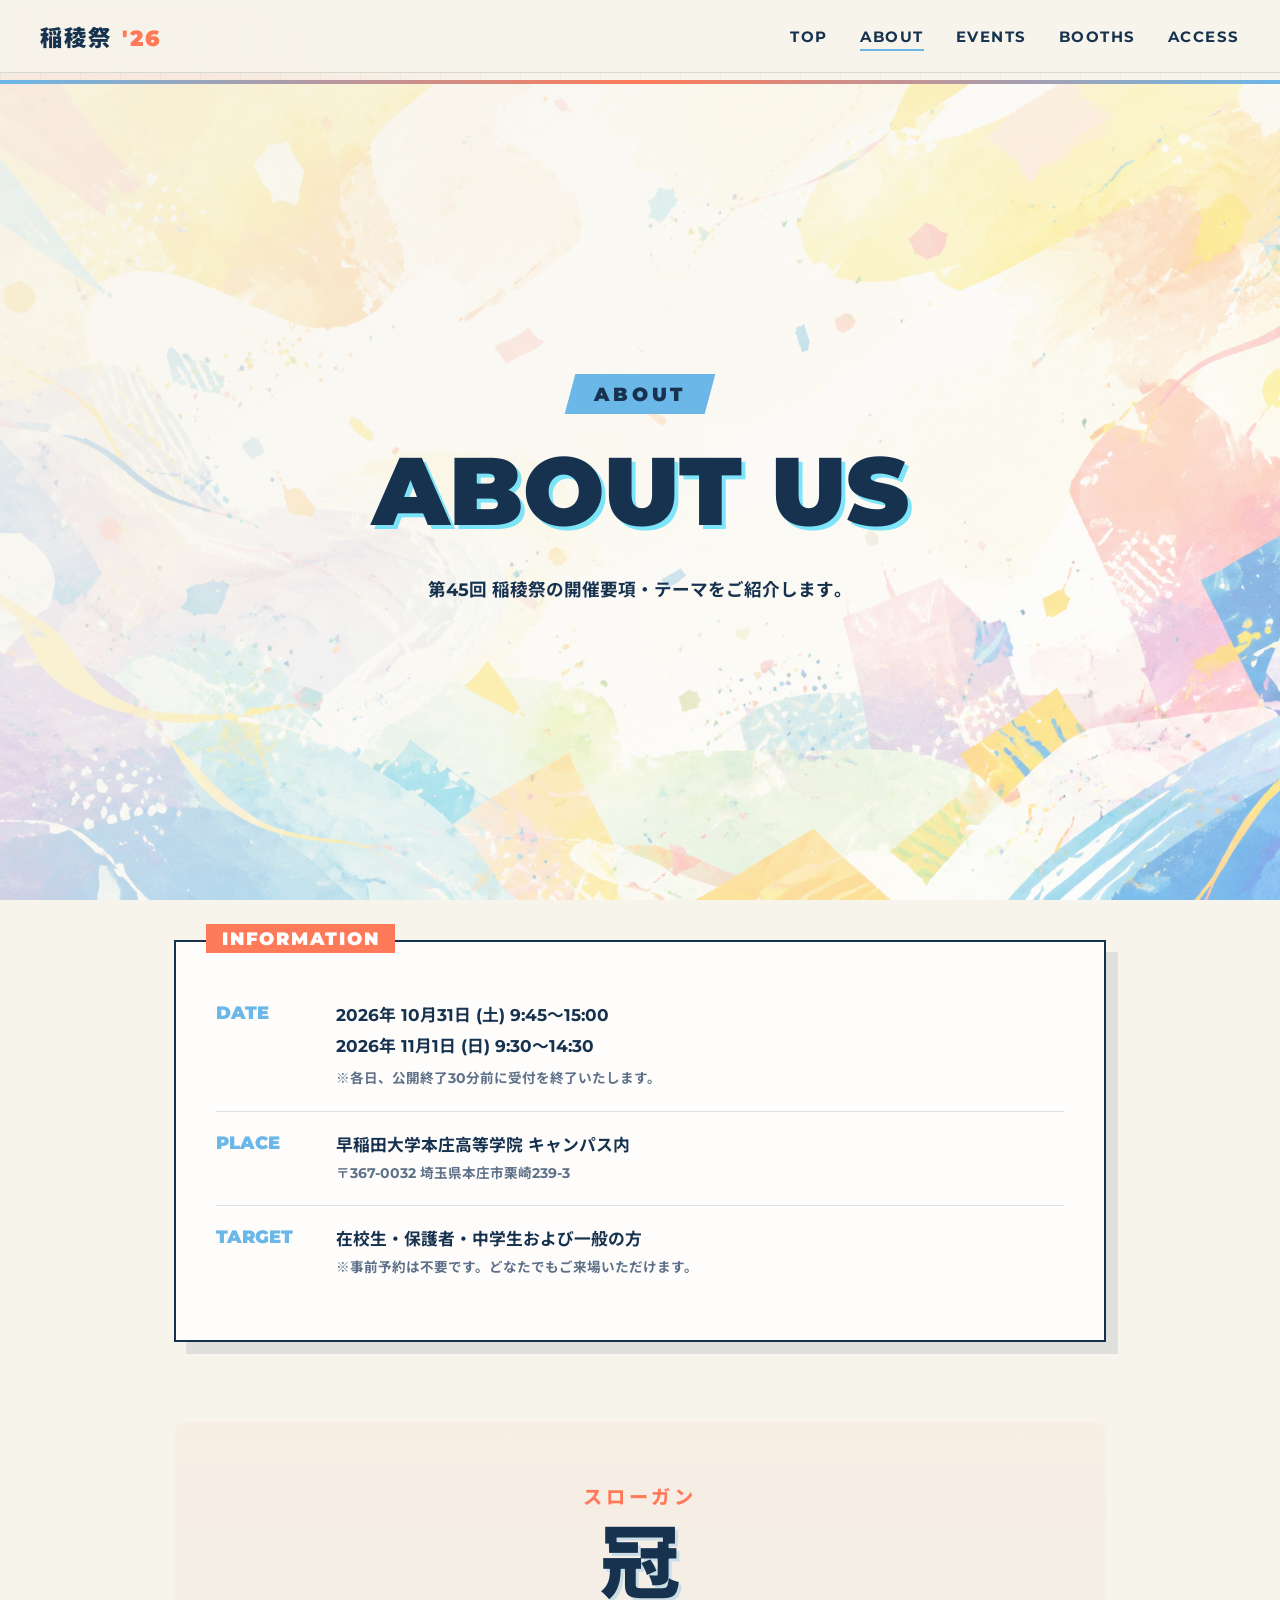
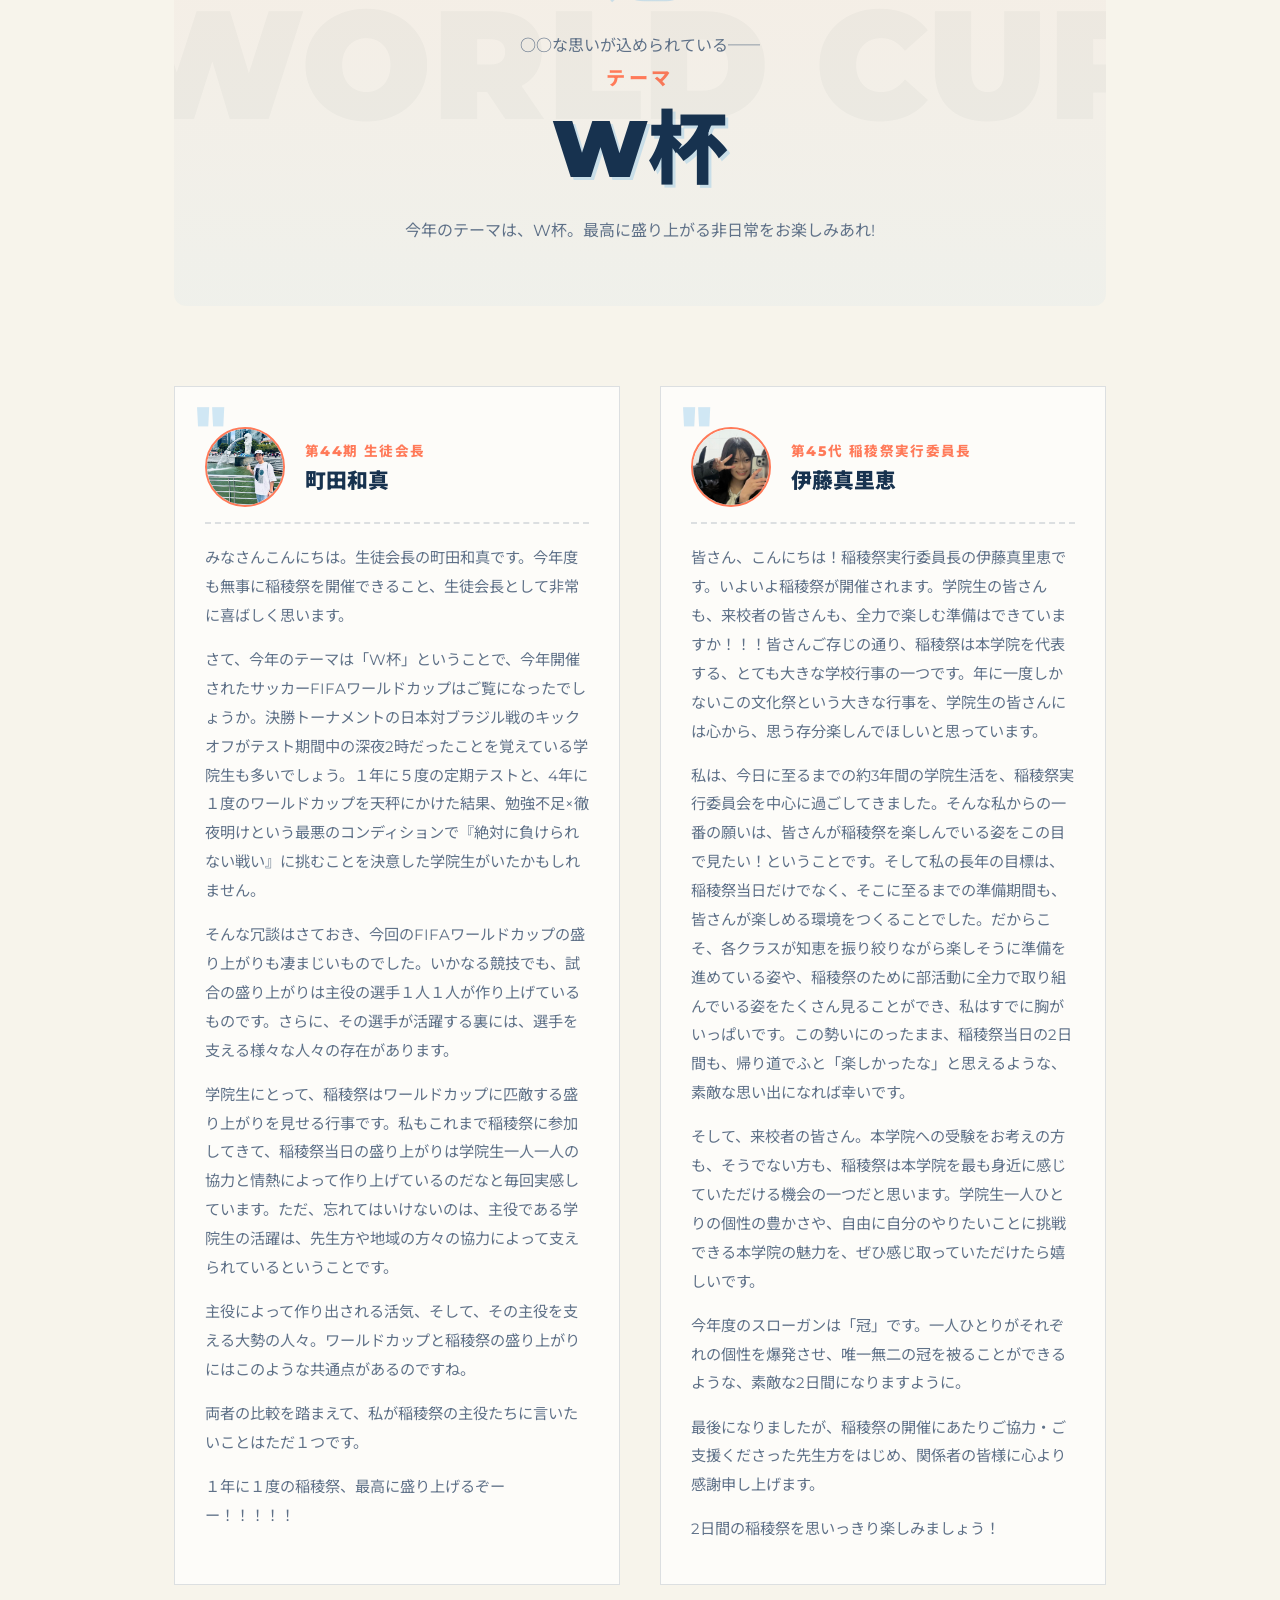
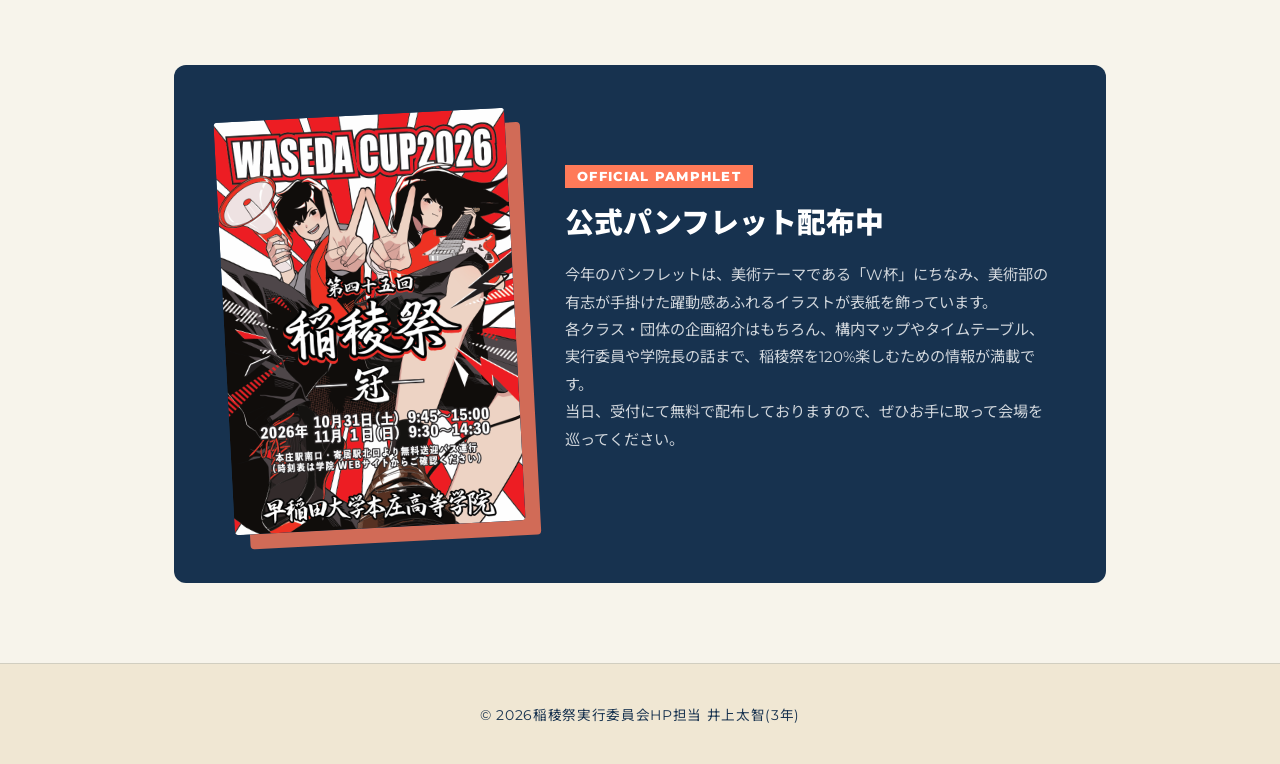
==== commit 7025f093: "about.html" ====
--- a/about.html
+++ b/about.html
@@ -435,7 +435,7 @@
     </main>
 
     <footer class="footer">
-        <p>&copy; 2026 稲稜祭実行委員会 広報</p>
+        <p>&copy; 2026​稲稜祭実行委員会HP担当 井上太智(3年)</p>
     </footer>
 </body>
 </html>
--- a/css/style.css
+++ b/css/style.css
@@ -491,55 +491,55 @@
 }
 
 /* ============================================================
-   Full-Width Sections (TOP page)
+   Full-Width Sections (グラスモーフィズム ＆ 重ね合わせ)
    ============================================================ */
 .full-section {
     display: flex;
-    min-height: 70vh;
-    border-top: 1px solid var(--border);
+    align-items: center;
+    min-height: 80vh;
+    padding: 80px 4vw;
     position: relative;
-}
-
-.full-section:nth-child(even) {
-    flex-direction: row-reverse;
-    background: var(--bg-alt);
-}
-
+    background: var(--bg);
+    overflow: hidden;
+}
+
+/* 画像を背景に敷くのではなく、絶対配置で大きく置く */
 .fs-image {
-    flex: 1;
+    position: absolute;
+    top: 60px;
+    bottom: 60px;
+    left: 4vw;
+    width: 65%; /* 画面の65%の幅 */
     background-size: cover;
     background-position: center;
+    border-radius: 20px;
+    box-shadow: 0 20px 50px rgba(23, 50, 79, 0.15);
+}
+.full-section:nth-child(even) .fs-image {
+    left: auto;
+    right: 4vw;
+}
+
+/* グラスモーフィズムを適用したテキストエリア */
+.fs-content {
     position: relative;
-    min-height: 400px;
-}
-
-.fs-image::after {
-    content: '';
-    position: absolute;
-    inset: 0;
-    background: linear-gradient(45deg, rgba(23, 50, 79, 0.12), rgba(255, 255, 255, 0.08));
-}
-
-.fs-content {
-    flex: 1;
-    display: flex;
-    flex-direction: column;
-    justify-content: center;
-    padding: 8vw 6vw;
-    position: relative;
-}
-
-.pattern-stripe {
-    position: absolute;
-    top: 0; left: 0; width: 100%; height: 100%;
-    background: repeating-linear-gradient(
-        -45deg,
-        transparent,
-        transparent 10px,
-        rgba(23, 50, 79, 0.04) 10px,
-        rgba(23, 50, 79, 0.04) 20px
-    );
-    pointer-events: none;
+    z-index: 2;
+    margin-left: auto; /* 右に寄せる */
+    width: 45%; /* 画像と重なるように幅を持たせる */
+    padding: 60px 50px;
+    
+    /* すりガラス風（グラスモーフィズム）のキモ */
+    background: rgba(255, 255, 255, 0.65);
+    backdrop-filter: blur(16px);
+    -webkit-backdrop-filter: blur(16px);
+    border: 1px solid rgba(255, 255, 255, 0.8);
+    
+    border-radius: 20px;
+    box-shadow: 0 30px 60px rgba(0, 0, 0, 0.08);
+}
+.full-section:nth-child(even) .fs-content {
+    margin-left: 0;
+    margin-right: auto; /* 左に寄せる */
 }
 
 .fs-title {
@@ -550,54 +550,35 @@
     display: inline-block;
 }
 
-.text-shadow-solid {
-    text-shadow: 4px 4px 0px rgba(0, 208, 255, 0.5);
-}
-.full-section:nth-child(even) .text-shadow-solid {
-    text-shadow: 4px 4px 0px rgba(255, 71, 51, 0.5);
-}
+.text-shadow-solid { text-shadow: 4px 4px 0px rgba(0, 208, 255, 0.5); }
+.full-section:nth-child(even) .text-shadow-solid { text-shadow: 4px 4px 0px rgba(255, 71, 51, 0.5); }
 
 .fs-desc {
     font-size: 1.1rem;
     line-height: 1.8;
-    color: var(--muted);
+    color: var(--text);
+    font-weight: 700;
     margin-bottom: 30px;
-    max-width: 500px;
-}
-
+}
+
+/* ボタンのデザインも少しモダンに調整 */
 .btn-solid {
     display: inline-flex;
     align-items: center;
     justify-content: center;
     padding: 16px 40px;
-    background: transparent;
-    color: var(--text);
+    background: var(--text);
+    color: white;
     text-decoration: none;
-    font-weight: 700;
+    font-weight: 800;
     letter-spacing: 0.1em;
-    border: 2px solid var(--text);
-    position: relative;
-    overflow: hidden;
-    align-self: flex-start;
-    transition: 0.3s;
-}
-
-.btn-solid::before {
-    content: '';
-    position: absolute;
-    top: 0; left: 0; width: 100%; height: 100%;
-    background: var(--text);
-    transform: translateX(-101%);
-    transition: 0.3s cubic-bezier(0.8, 0, 0.2, 1);
-    z-index: -1;
-}
-
+    border-radius: 50px;
+    box-shadow: 0 8px 20px rgba(23, 50, 79, 0.2);
+    transition: transform 0.3s ease, box-shadow 0.3s ease;
+}
 .btn-solid:hover {
-    color: var(--bg);
-}
-
-.btn-solid:hover::before {
-    transform: translateX(0);
+    transform: translateY(-4px);
+    box-shadow: 0 12px 25px rgba(23, 50, 79, 0.3);
 }
 
 .anim-fade-up {
@@ -605,23 +586,93 @@
     transform: translateY(40px);
     transition: opacity 0.8s ease, transform 0.8s cubic-bezier(0.2, 0, 0, 1);
 }
-
-.anim-fade-up.is-animated {
-    opacity: 1;
-    transform: translateY(0);
-}
-
+.anim-fade-up.is-animated { opacity: 1; transform: translateY(0); }
+
+/* スマホ用レスポンシブ（画像の上にテキストカードを食い込ませる） */
 @media (max-width: 900px) {
-    .full-section, .full-section:nth-child(even) {
+    .full-section {
         flex-direction: column;
+        padding: 40px 20px;
+        min-height: auto;
     }
     .fs-image {
-        min-height: 300px;
+        position: relative;
+        top: 0; bottom: 0; left: 0; right: 0;
         width: 100%;
+        height: 350px;
+        border-radius: 12px;
+        /* テキストカードを画像に被せるネガティブマージン */
+        margin-bottom: -60px; 
     }
     .fs-content {
-        padding: 60px 20px;
-    }
+        width: 90%;
+        margin: 0 auto !important; /* 中央寄せ */
+        padding: 40px 24px;
+    }
+}
+
+/* ----------------------------------
+   トップページ：カウントダウンタイマー
+---------------------------------- */
+.countdown-section {
+    background: var(--text);
+    color: white;
+    padding: 24px 20px;
+    display: flex;
+    justify-content: center;
+    position: relative;
+    z-index: 10;
+    box-shadow: 0 10px 30px rgba(23, 50, 79, 0.2);
+}
+.countdown-inner {
+    display: flex;
+    flex-direction: column;
+    align-items: center;
+    gap: 8px;
+}
+.countdown-label {
+    font-size: 0.85rem;
+    font-weight: 800;
+    letter-spacing: 0.2em;
+    color: var(--accent);
+}
+.countdown-timer {
+    display: flex;
+    align-items: center;
+    gap: 12px;
+    font-family: 'Montserrat', sans-serif;
+}
+.time-box {
+    display: flex;
+    flex-direction: column;
+    align-items: center;
+    width: 60px;
+}
+.time-box span {
+    font-size: 2.5rem;
+    font-weight: 900;
+    line-height: 1;
+}
+.time-box small {
+    font-size: 0.65rem;
+    font-weight: 700;
+    letter-spacing: 0.1em;
+    color: rgba(255, 255, 255, 0.6);
+    margin-top: 4px;
+}
+.colon {
+    font-size: 2rem;
+    font-weight: 900;
+    color: var(--muted);
+    margin-bottom: 14px;
+    animation: blink 1s infinite;
+}
+@media (min-width: 768px) {
+    .countdown-section { padding: 35px; }
+    .countdown-inner { flex-direction: row; gap: 40px; }
+    .time-box { width: 80px; }
+    .time-box span { font-size: 3.5rem; }
+    .colon { font-size: 2.5rem; margin-bottom: 20px; }
 }
 
 /* ============================================================
@@ -1909,3 +1960,108 @@
         font-size: 1.3rem;
     }
 }
+
+
+
+/* ----------------------------------
+   トップページ：Instagramセクション
+---------------------------------- */
+.instagram-section {
+    padding: 80px 20px;
+    background: var(--bg-alt);
+    text-align: center;
+    border-top: 1px solid var(--border);
+}
+.instagram-header {
+    margin-bottom: 40px;
+}
+.instagram-header h2 {
+    font-size: clamp(2rem, 5vw, 3rem);
+    font-weight: 900;
+    margin-bottom: 12px;
+    color: var(--text);
+}
+.instagram-header p {
+    color: var(--muted);
+    font-weight: 700;
+    margin-bottom: 30px;
+    line-height: 1.6;
+}
+.btn-insta-large {
+    display: inline-flex;
+    align-items: center;
+    gap: 12px;
+    background: linear-gradient(45deg, #f09433 0%, #e6683c 25%, #dc2743 50%, #cc2366 75%, #bc1888 100%);
+    color: white;
+    padding: 16px 36px;
+    border-radius: 50px;
+    text-decoration: none;
+    font-size: 1.1rem;
+    font-weight: 800;
+    box-shadow: 0 10px 20px rgba(220, 39, 67, 0.25);
+    transition: transform 0.3s ease, box-shadow 0.3s ease;
+}
+.btn-insta-large:hover {
+    transform: translateY(-4px);
+    box-shadow: 0 14px 28px rgba(220, 39, 67, 0.4);
+    color: white;
+}
+.btn-insta-large svg {
+    width: 24px;
+    height: 24px;
+}
+.instagram-feed {
+    width: 100%;
+    display: flex;
+    justify-content: center;
+}
+
+/* ----------------------------------
+   トップページ：無限横スクロールスライダー
+---------------------------------- */
+.marquee-slider {
+    width: 100%;
+    overflow: hidden;
+    background: var(--bg-alt); /* 背景色。不要なら transparent に */
+    padding: 20px 0;
+    display: flex;
+}
+
+.marquee-track {
+    display: flex;
+    width: max-content;
+    /* 30sは速度です。数値を小さくすると速く、大きくすると遅くなります */
+    animation: marquee 30s linear infinite; 
+}
+
+/* スライダーがホバーされたら一時停止（お好みで） */
+.marquee-slider:hover .marquee-track {
+    animation-play-state: paused;
+}
+
+.marquee-track img {
+    height: 250px; /* 画像の高さ */
+    width: auto;
+    object-fit: cover;
+    margin-right: 20px; /* 画像と画像の間の隙間 */
+    border-radius: 8px; /* 角を少し丸くする */
+    box-shadow: 0 4px 12px rgba(23, 50, 79, 0.1);
+}
+
+/* ちょうど半分の位置（5枚目と6枚目の間）まできたら一瞬で0に戻すことで無限ループさせる */
+@keyframes marquee {
+    0% {
+        transform: translateX(0);
+    }
+    100% {
+        transform: translateX(-50%);
+    }
+}
+
+/* スマホ用の調整（画像の高さを少し小さくする） */
+@media (max-width: 768px) {
+    .marquee-track img {
+        height: 180px;
+        margin-right: 12px;
+    }
+}
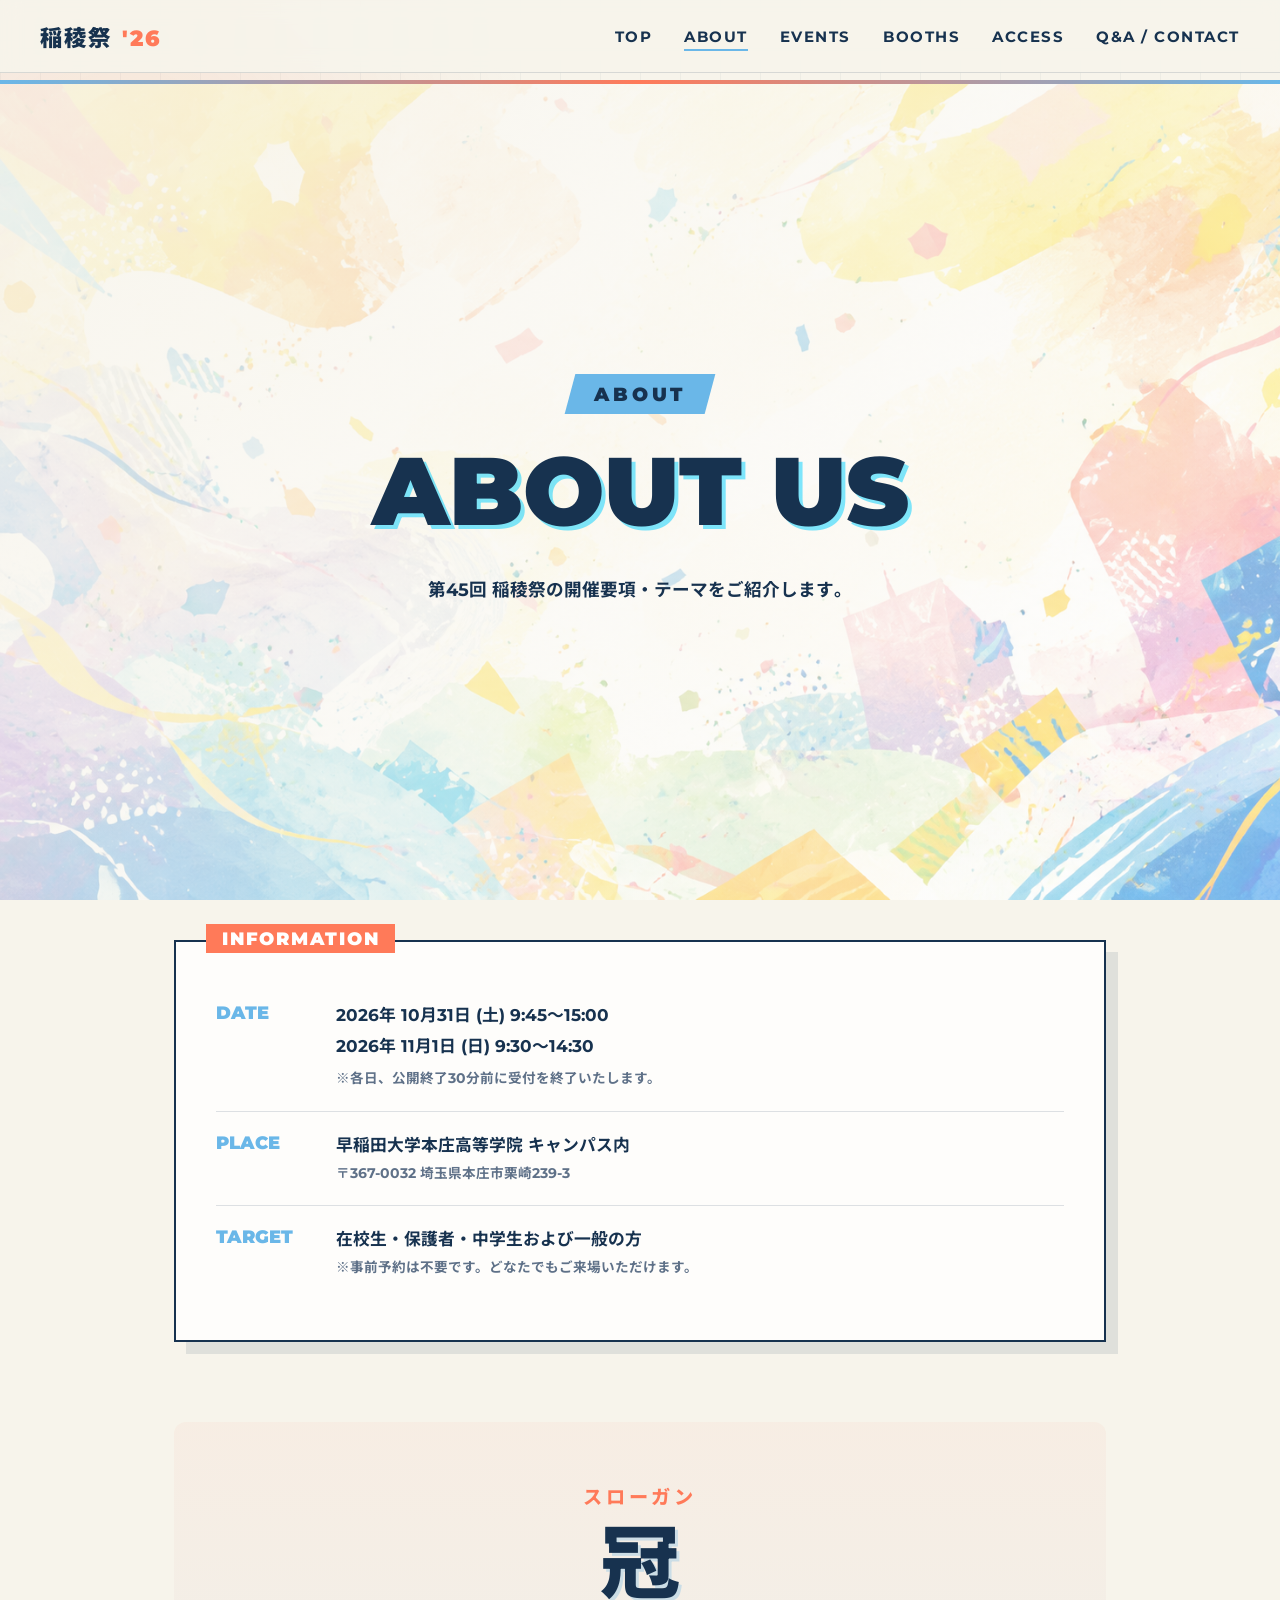
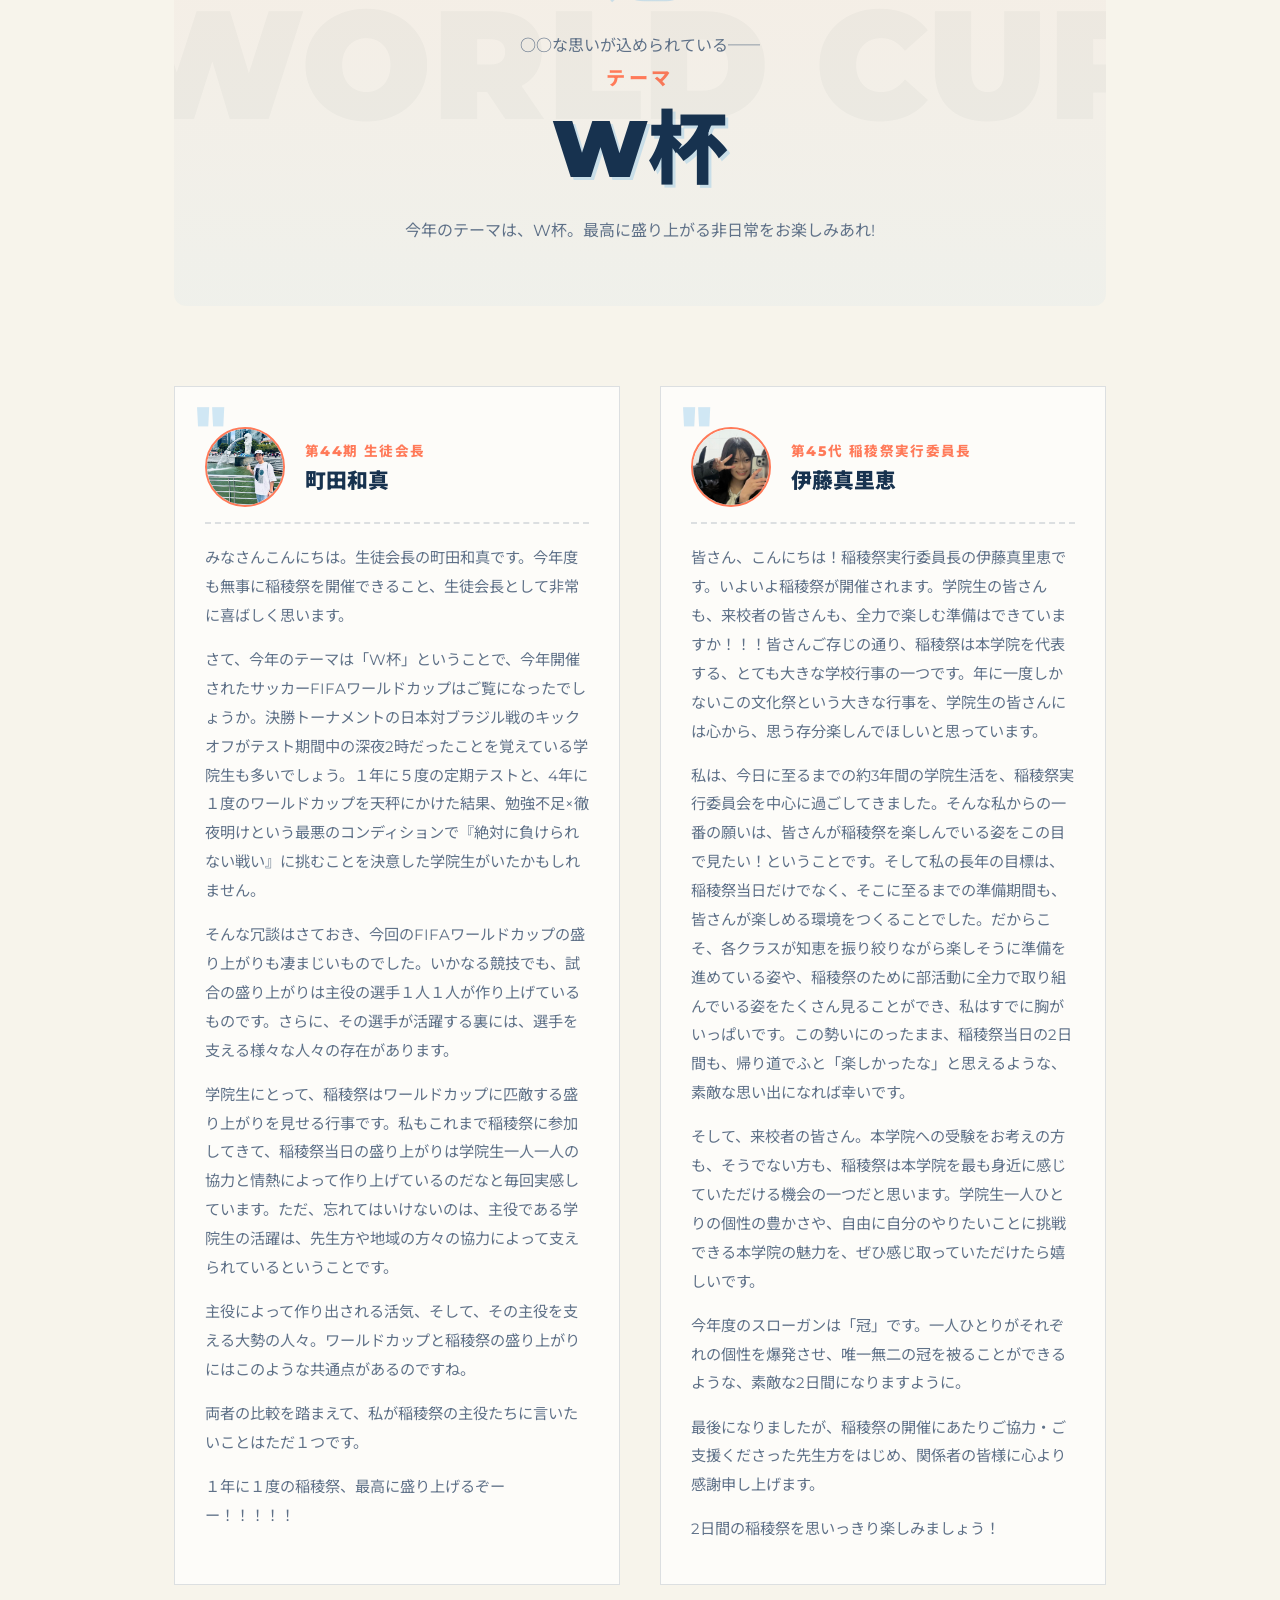
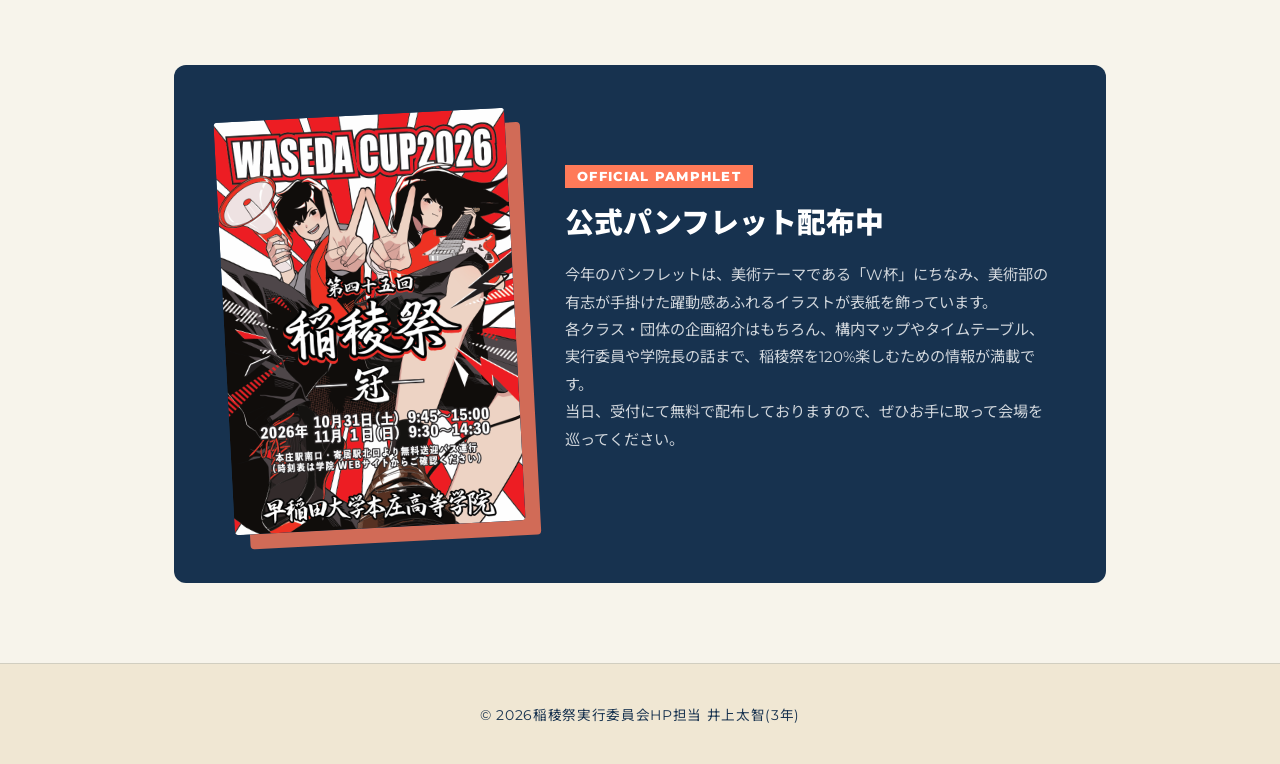
==== commit 01203e43: "about.html" ====
--- a/about.html
+++ b/about.html
@@ -309,6 +309,7 @@
                 <li><a href="event.html">EVENTS</a></li>
                 <li><a href="booth.html">BOOTHS</a></li>
                 <li><a href="access.html">ACCESS</a></li>
+                <li><a href="contact.html">Q&A / CONTACT</a></li>
             </ul>
         </nav>
     </header>
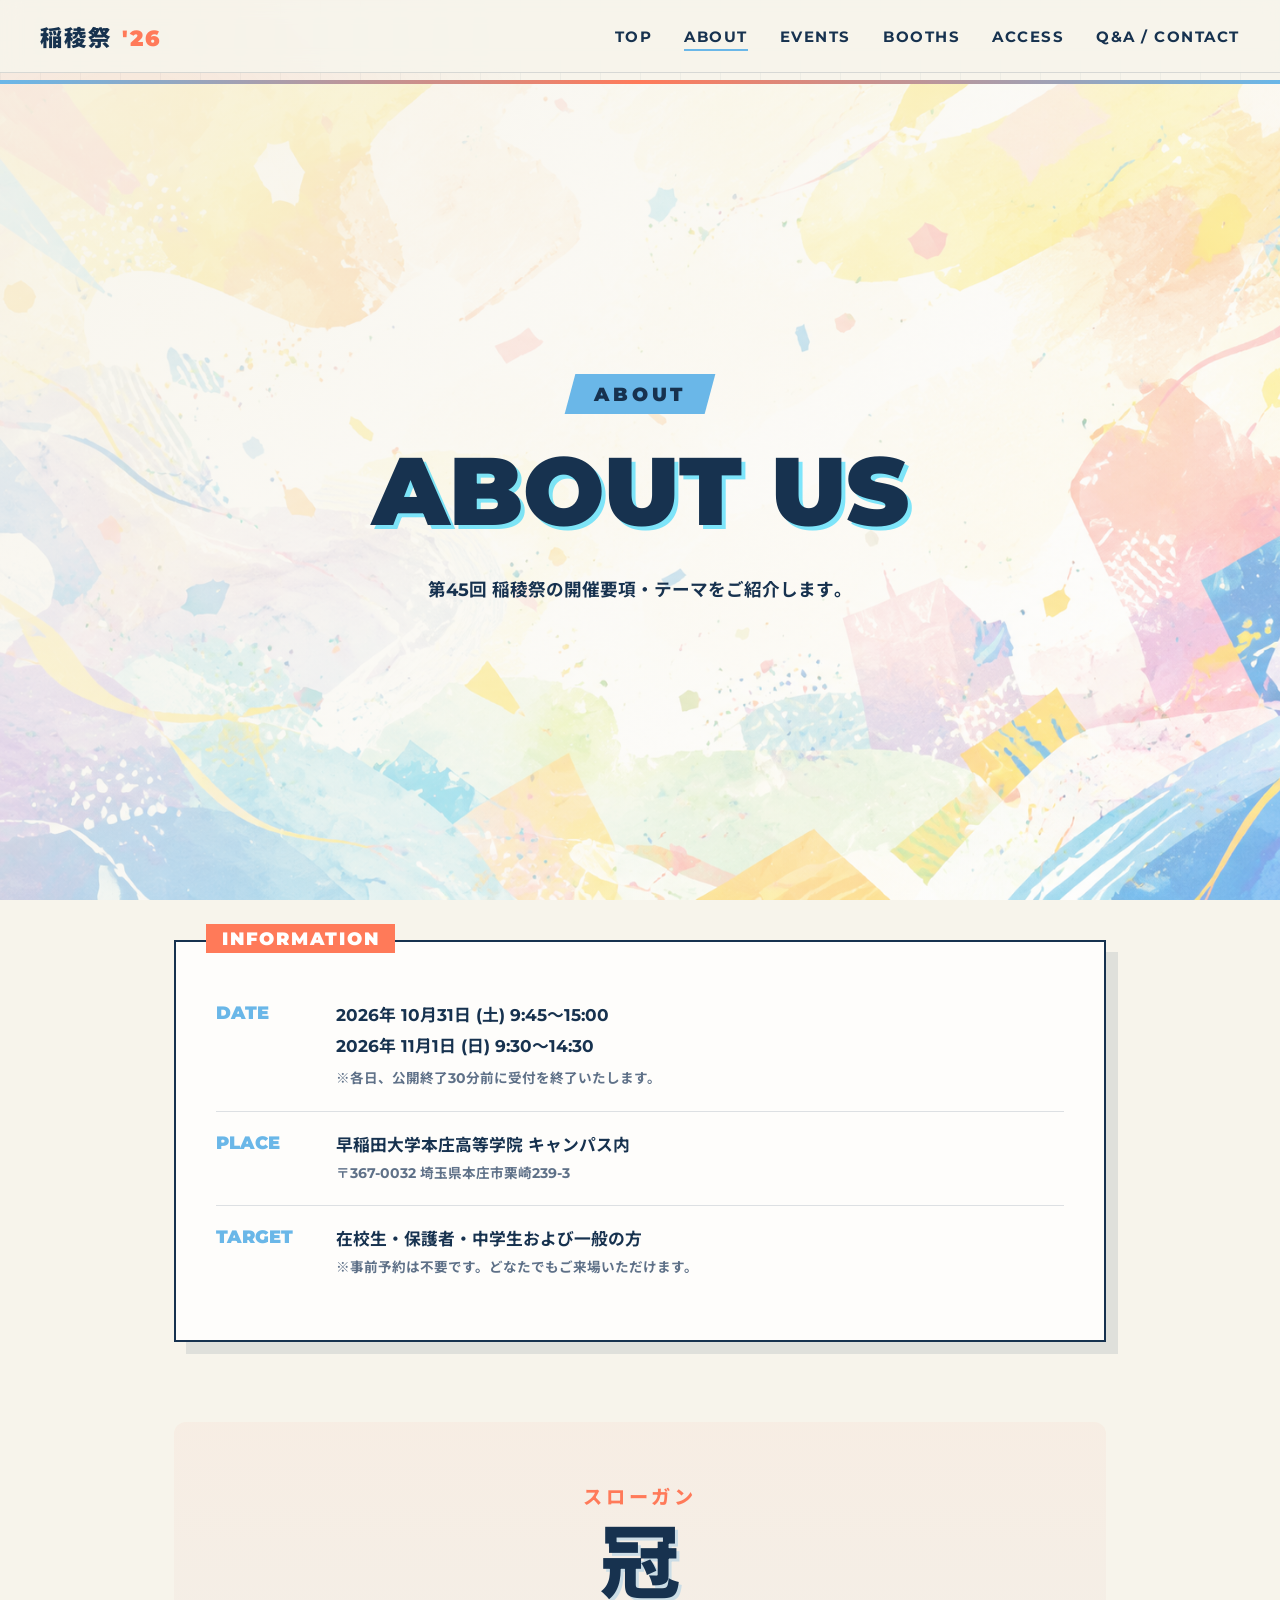
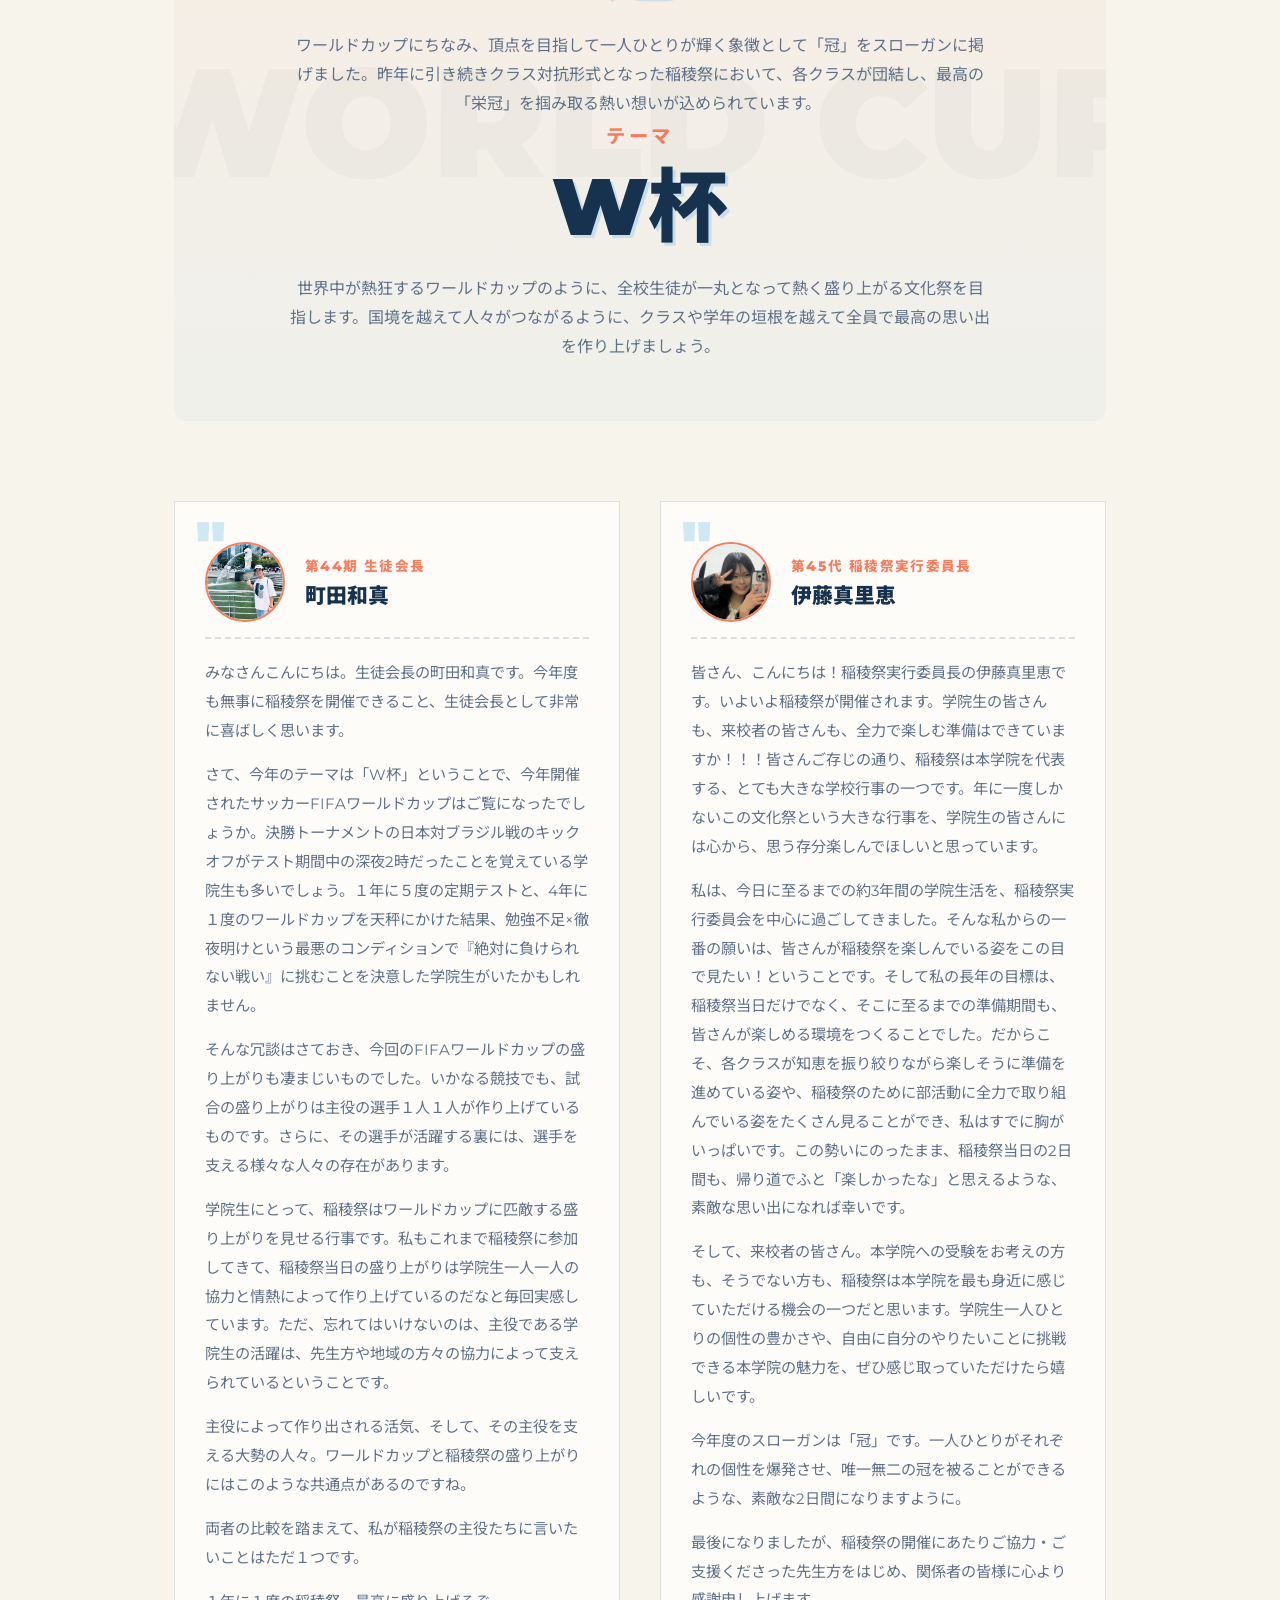
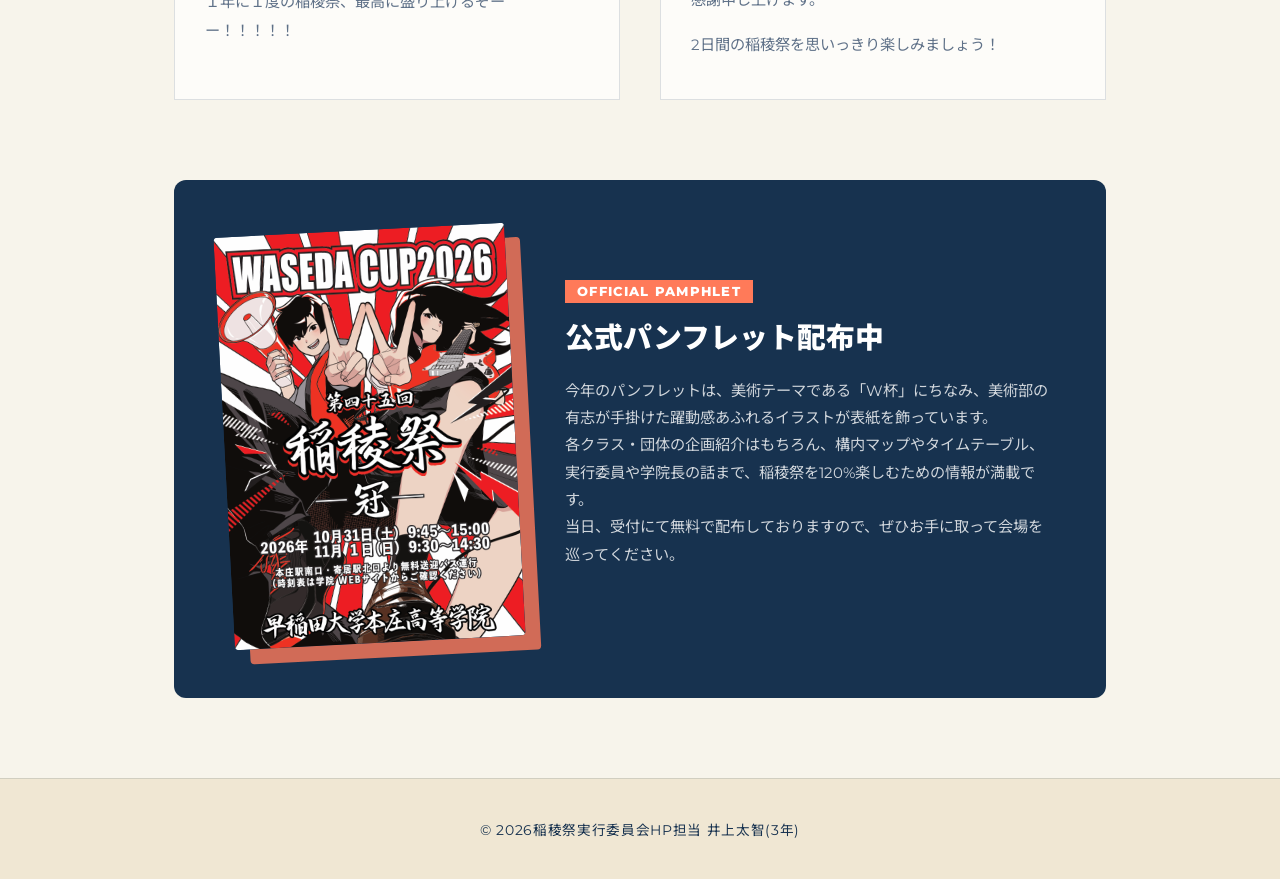
==== commit 9f39a029: "about.html" ====
--- a/about.html
+++ b/about.html
@@ -359,10 +359,10 @@
                 <span class="slogan">スローガン</span>
                 <h2 class="theme-title">冠</h2>
                 <div class="theme-text">
-                    <p>○○な思いが込められている──</p>
+                    <p>ワールドカップにちなみ、頂点を目指して一人ひとりが輝く象徴として「冠」をスローガンに掲げました。昨年に引き続きクラス対抗形式となった稲稜祭において、各クラスが団結し、最高の「栄冠」を掴み取る熱い想いが込められています。 </p>
                 <span class="slogan">テーマ</span>
                 <h2 class="theme-title">W杯</h2>
-                    <p>今年のテーマは、W杯。最高に盛り上がる非日常をお楽しみあれ!</p>
+                    <p>世界中が熱狂するワールドカップのように、全校生徒が一丸となって熱く盛り上がる文化祭を目指します。国境を越えて人々がつながるように、クラスや学年の垣根を越えて全員で最高の思い出を作り上げましょう。</p>
                 </div>
             </section>
 
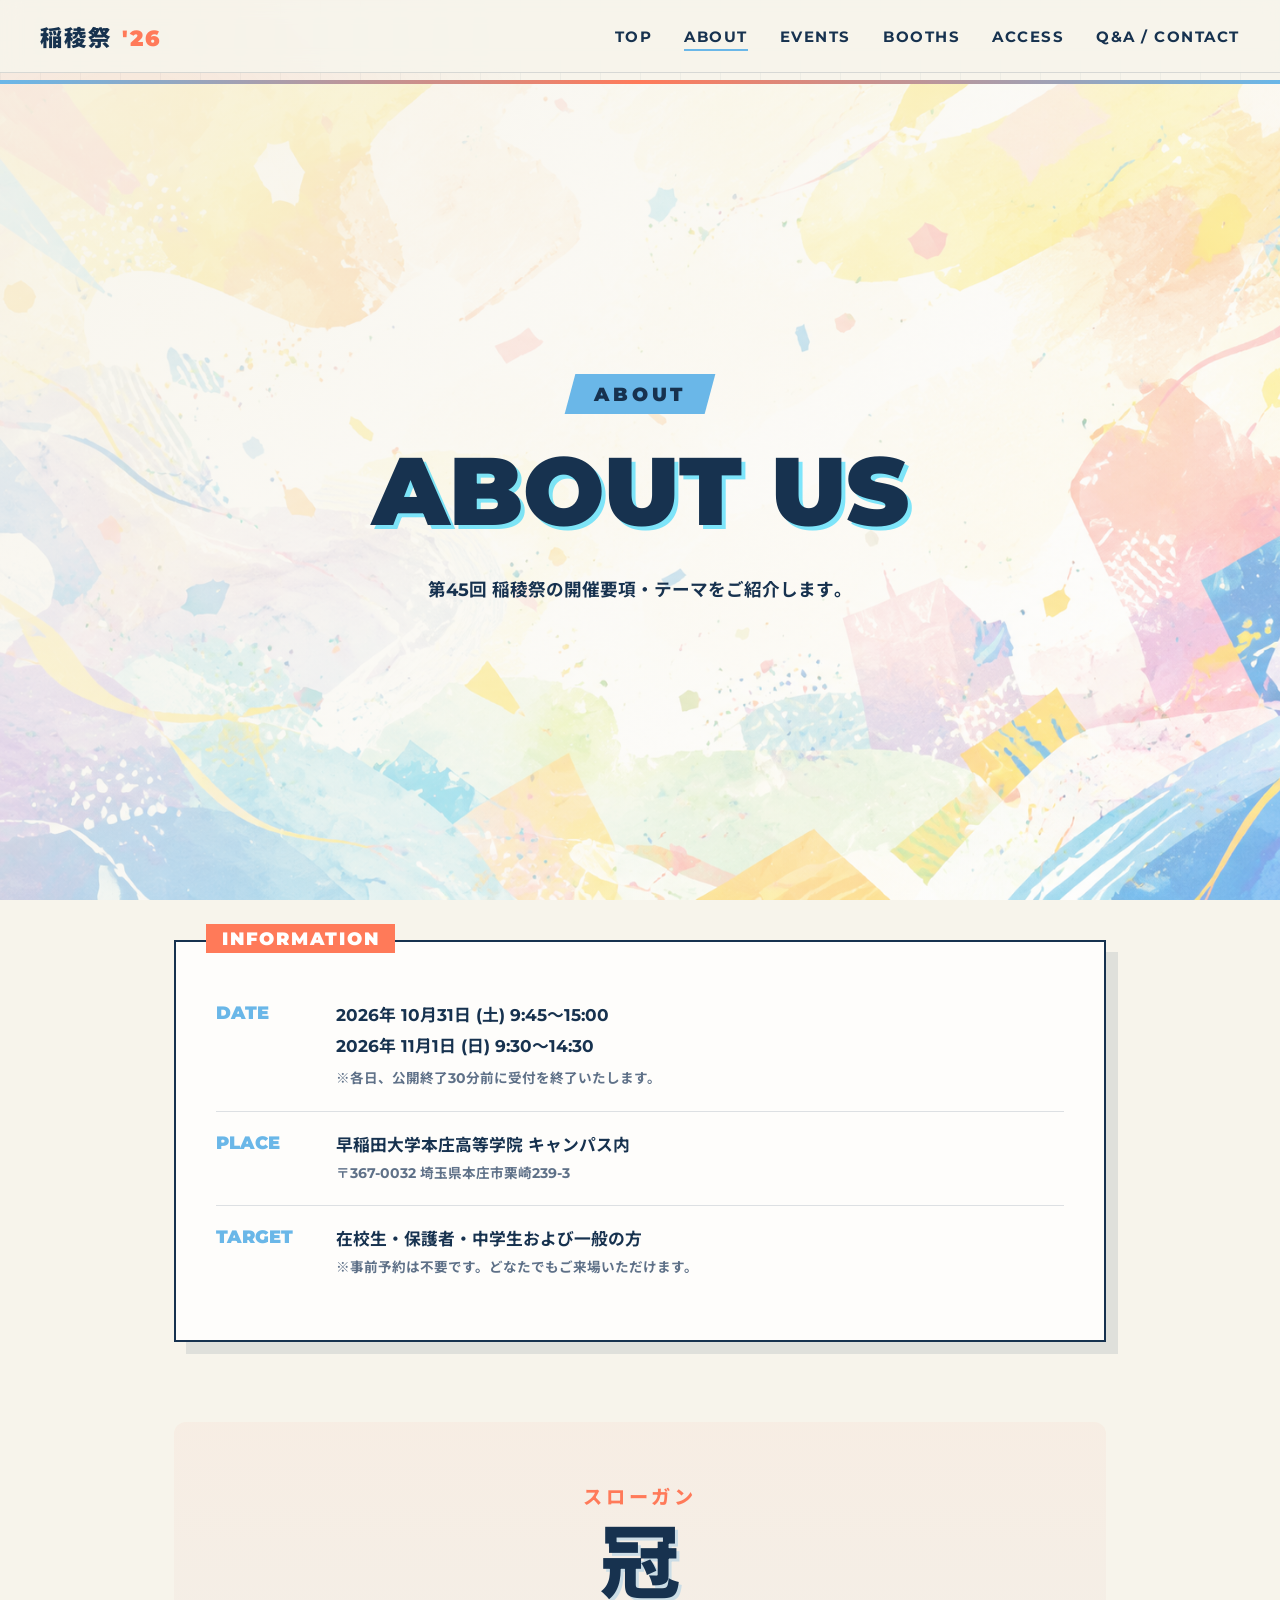
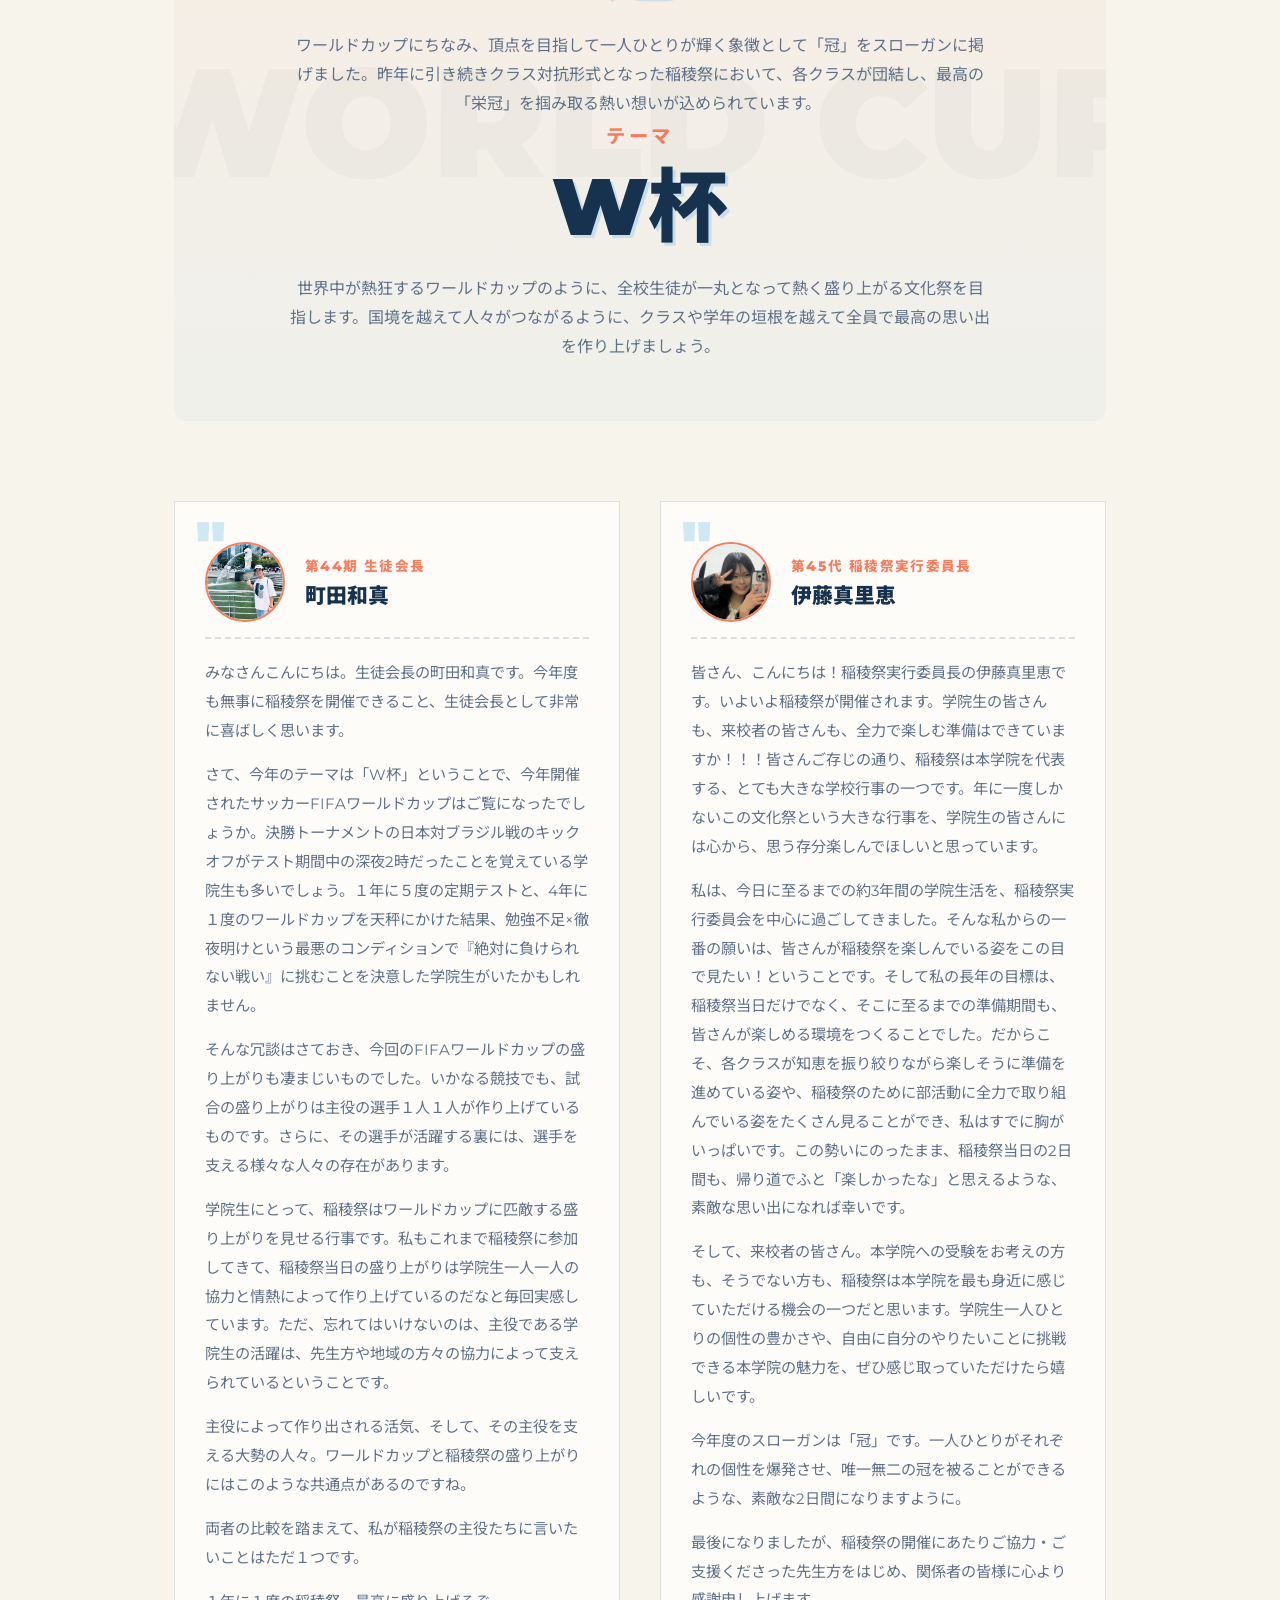
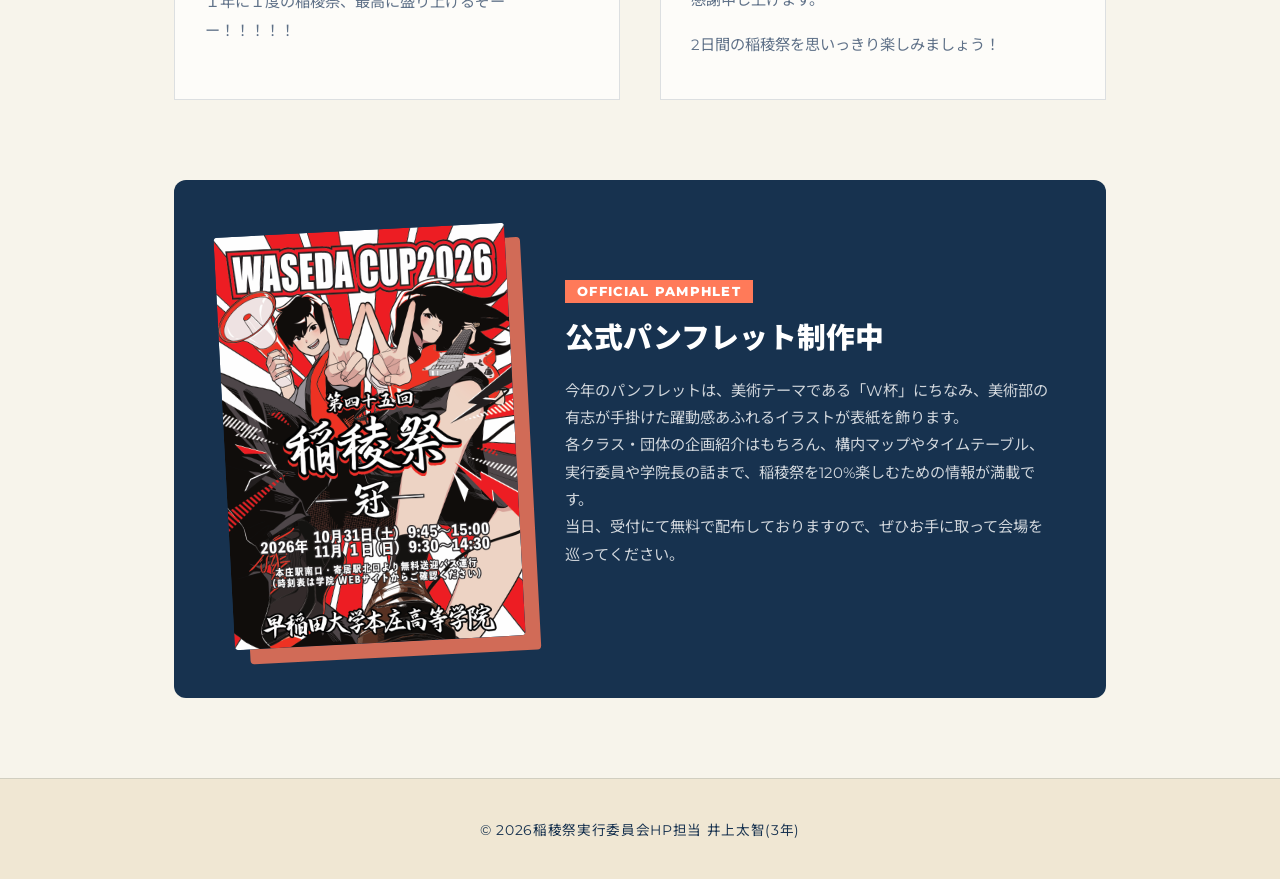
==== commit 675dce6b: "about.html を更新" ====
--- a/about.html
+++ b/about.html
@@ -419,9 +419,9 @@
                 </div>
                 <div class="pamphlet-content">
                     <span class="pamphlet-label">OFFICIAL PAMPHLET</span>
-                    <h2 class="pamphlet-title">公式パンフレット配布中</h2>
+                    <h2 class="pamphlet-title">公式パンフレット制作中</h2>
                     <div class="pamphlet-text">
-                        <p>今年のパンフレットは、美術テーマである「W杯」にちなみ、美術部の有志が手掛けた躍動感あふれるイラストが表紙を飾っています。</p>
+                        <p>今年のパンフレットは、美術テーマである「W杯」にちなみ、美術部の有志が手掛けた躍動感あふれるイラストが表紙を飾ります。</p>
                         <p>各クラス・団体の企画紹介はもちろん、構内マップやタイムテーブル、実行委員や学院長の話まで、稲稜祭を120%楽しむための情報が満載です。<br>当日、受付にて無料で配布しておりますので、ぜひお手に取って会場を巡ってください。</p>
                     </div>
                     <!-- （※PDF版などを載せる場合のボタン例） -->
